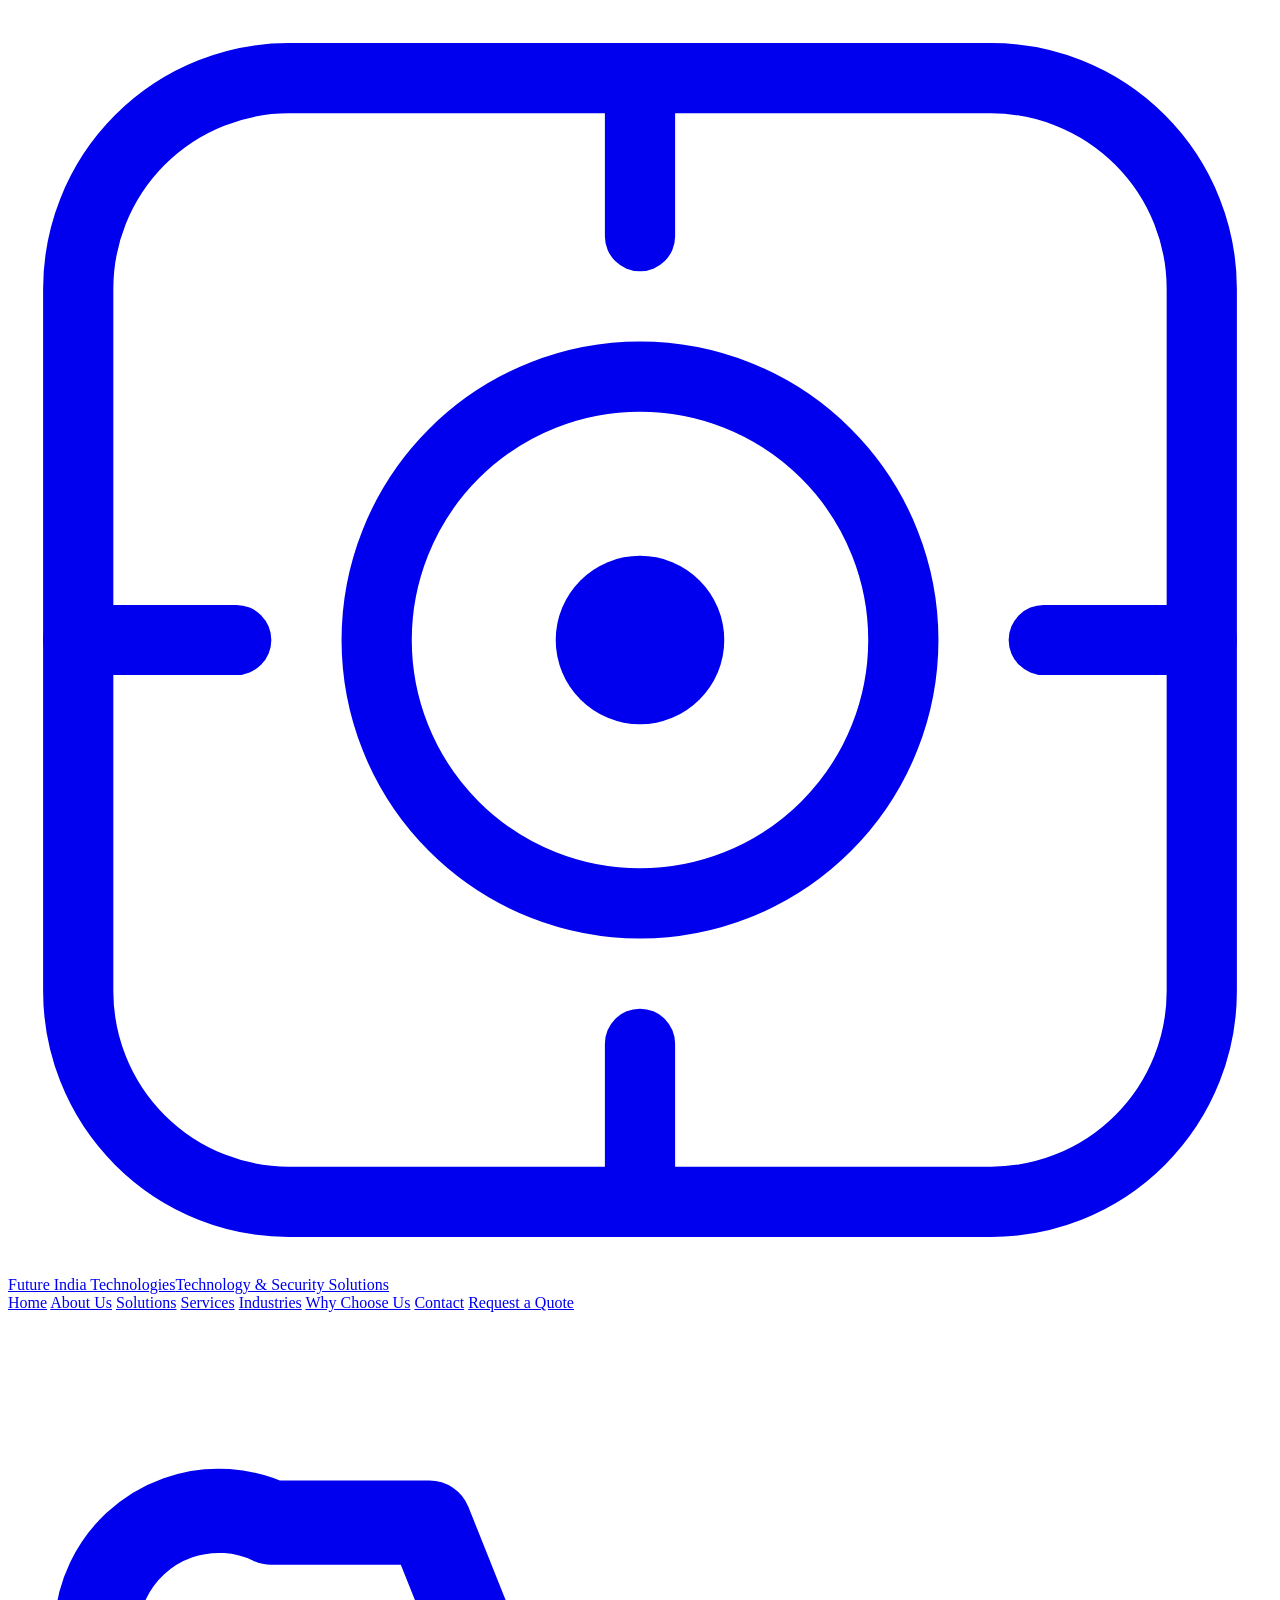
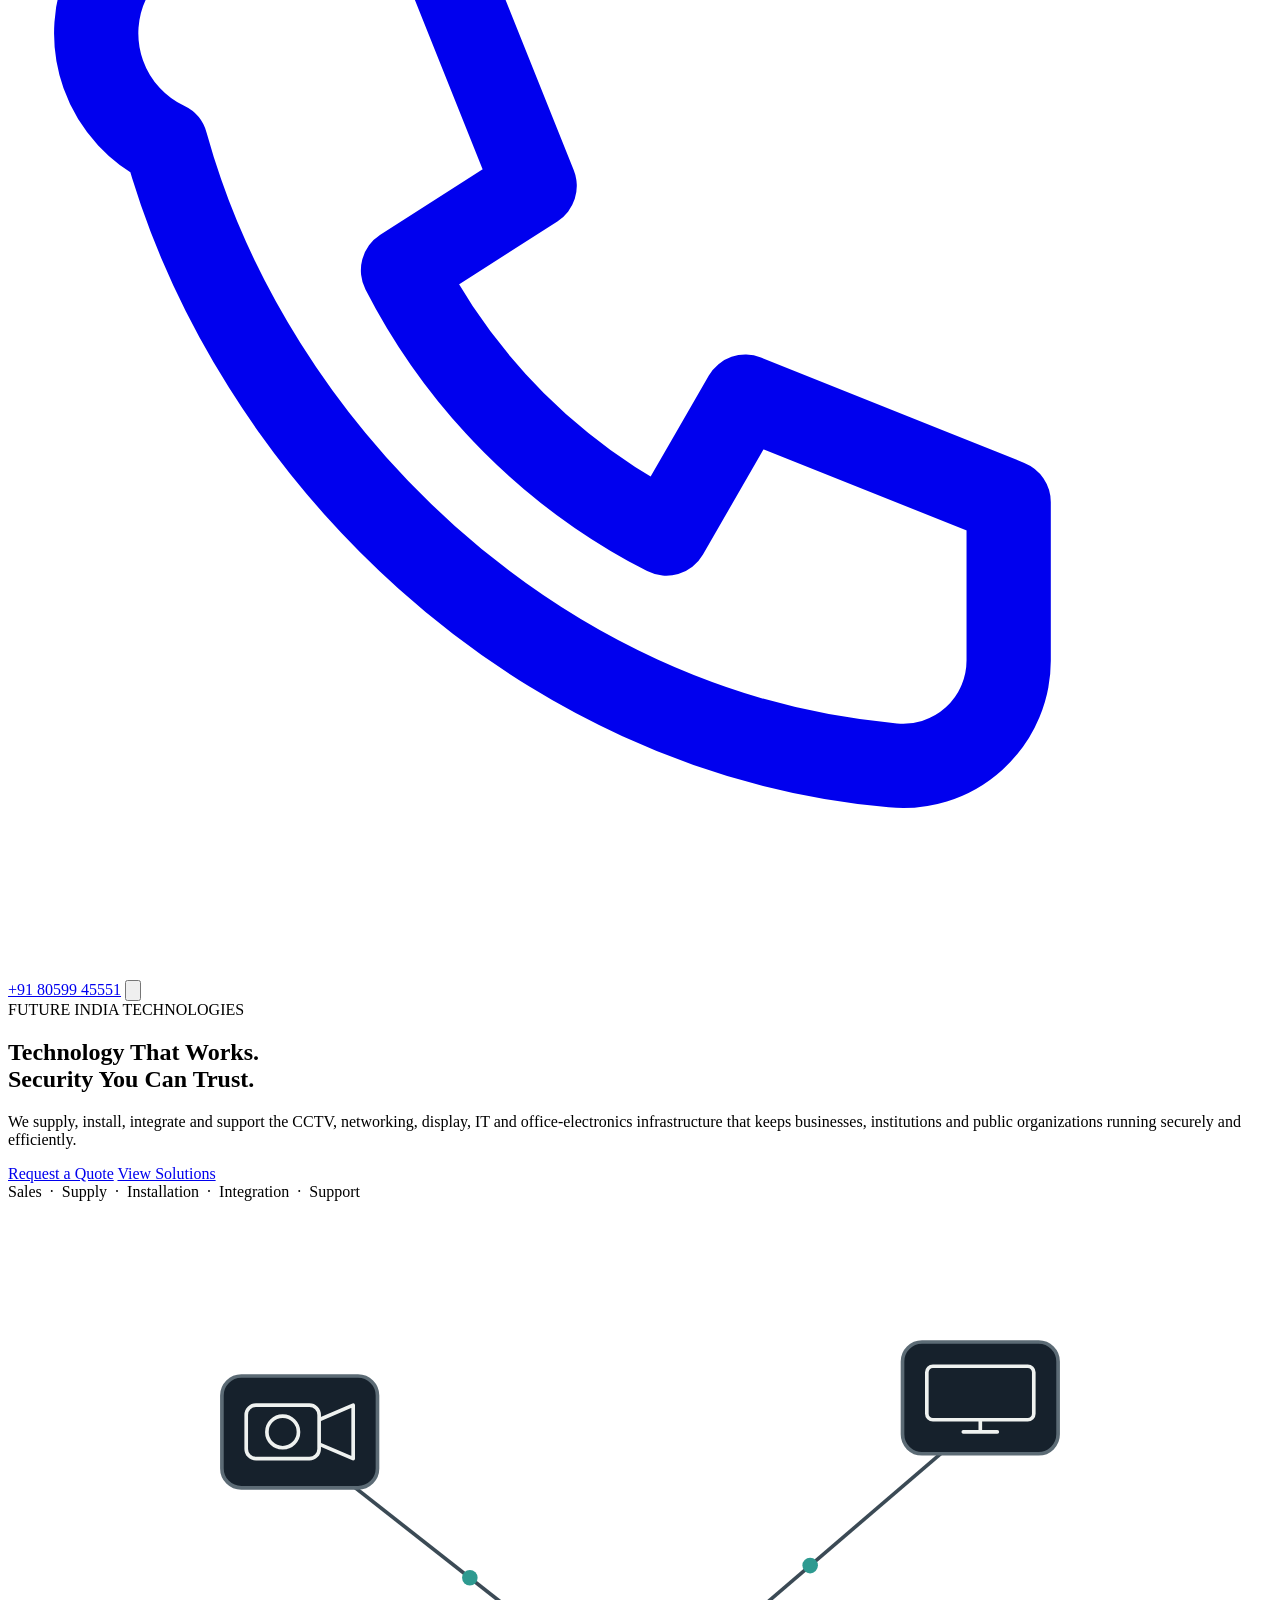
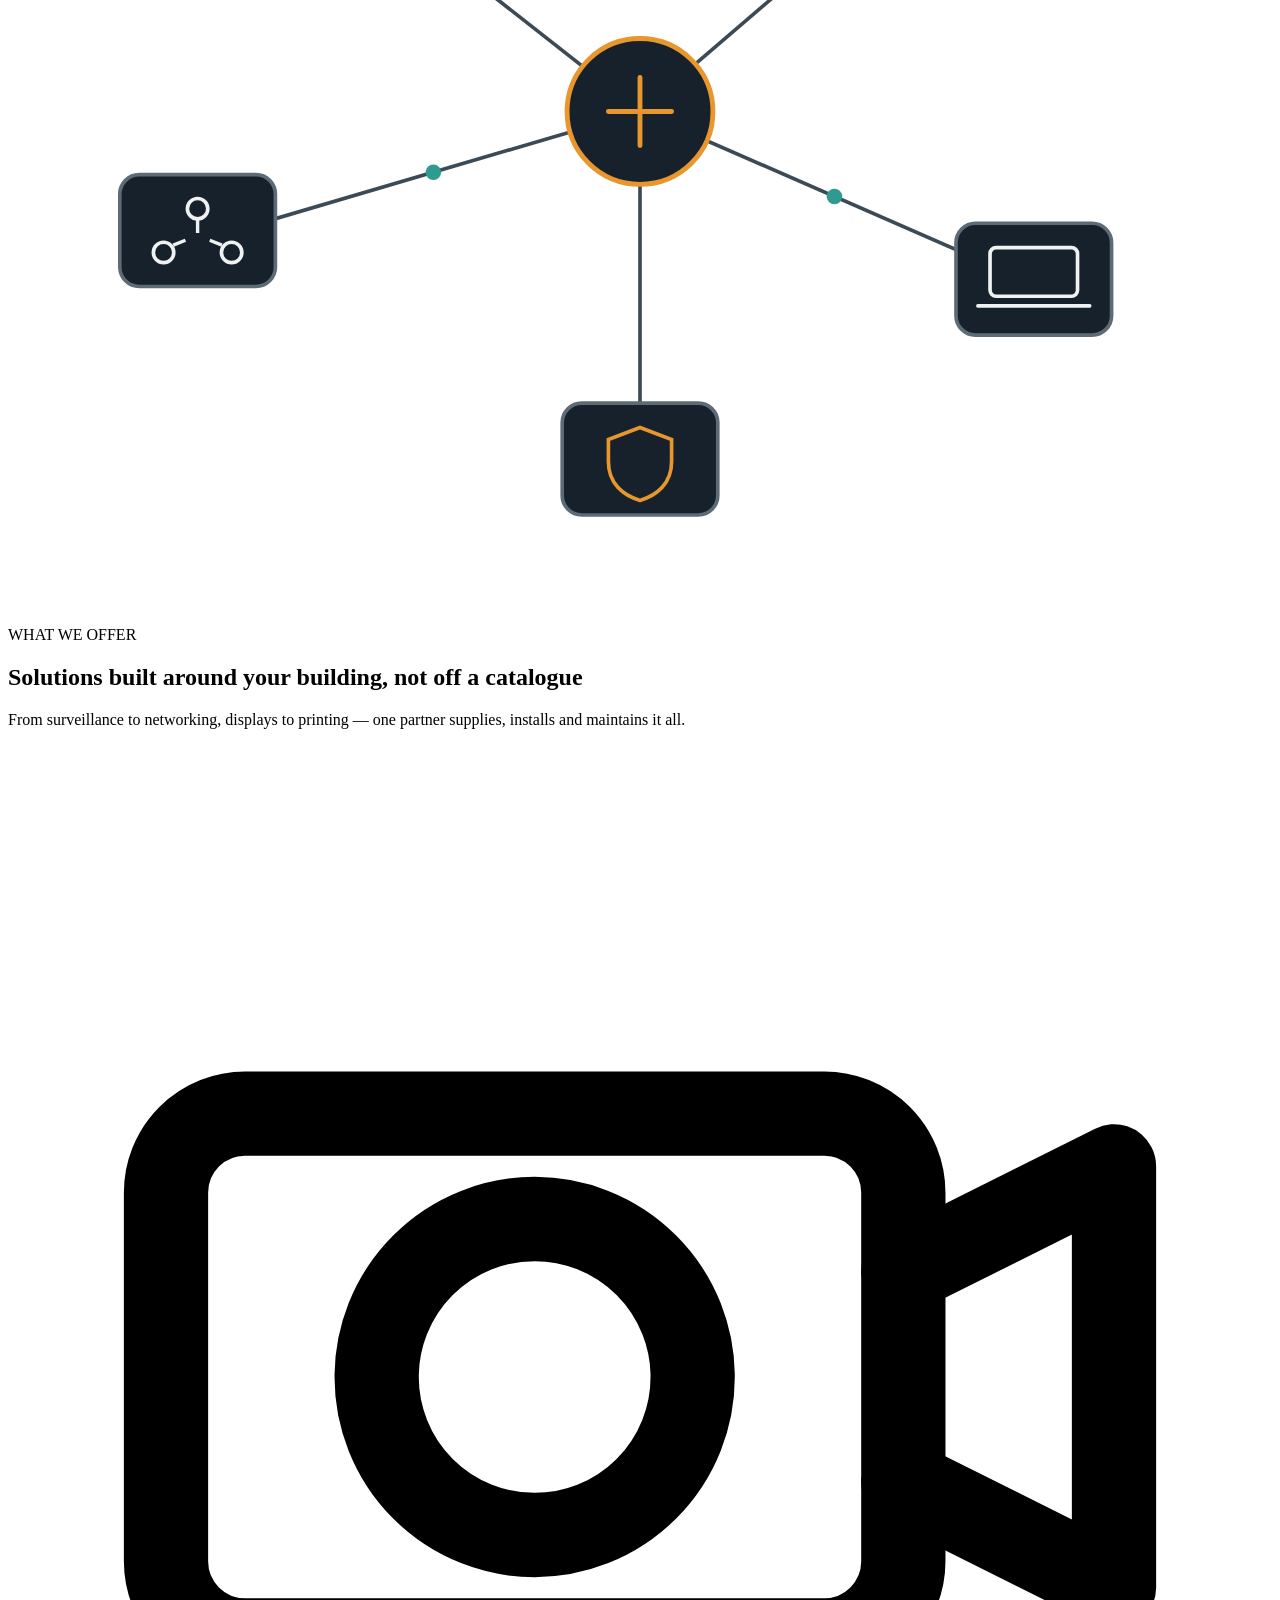
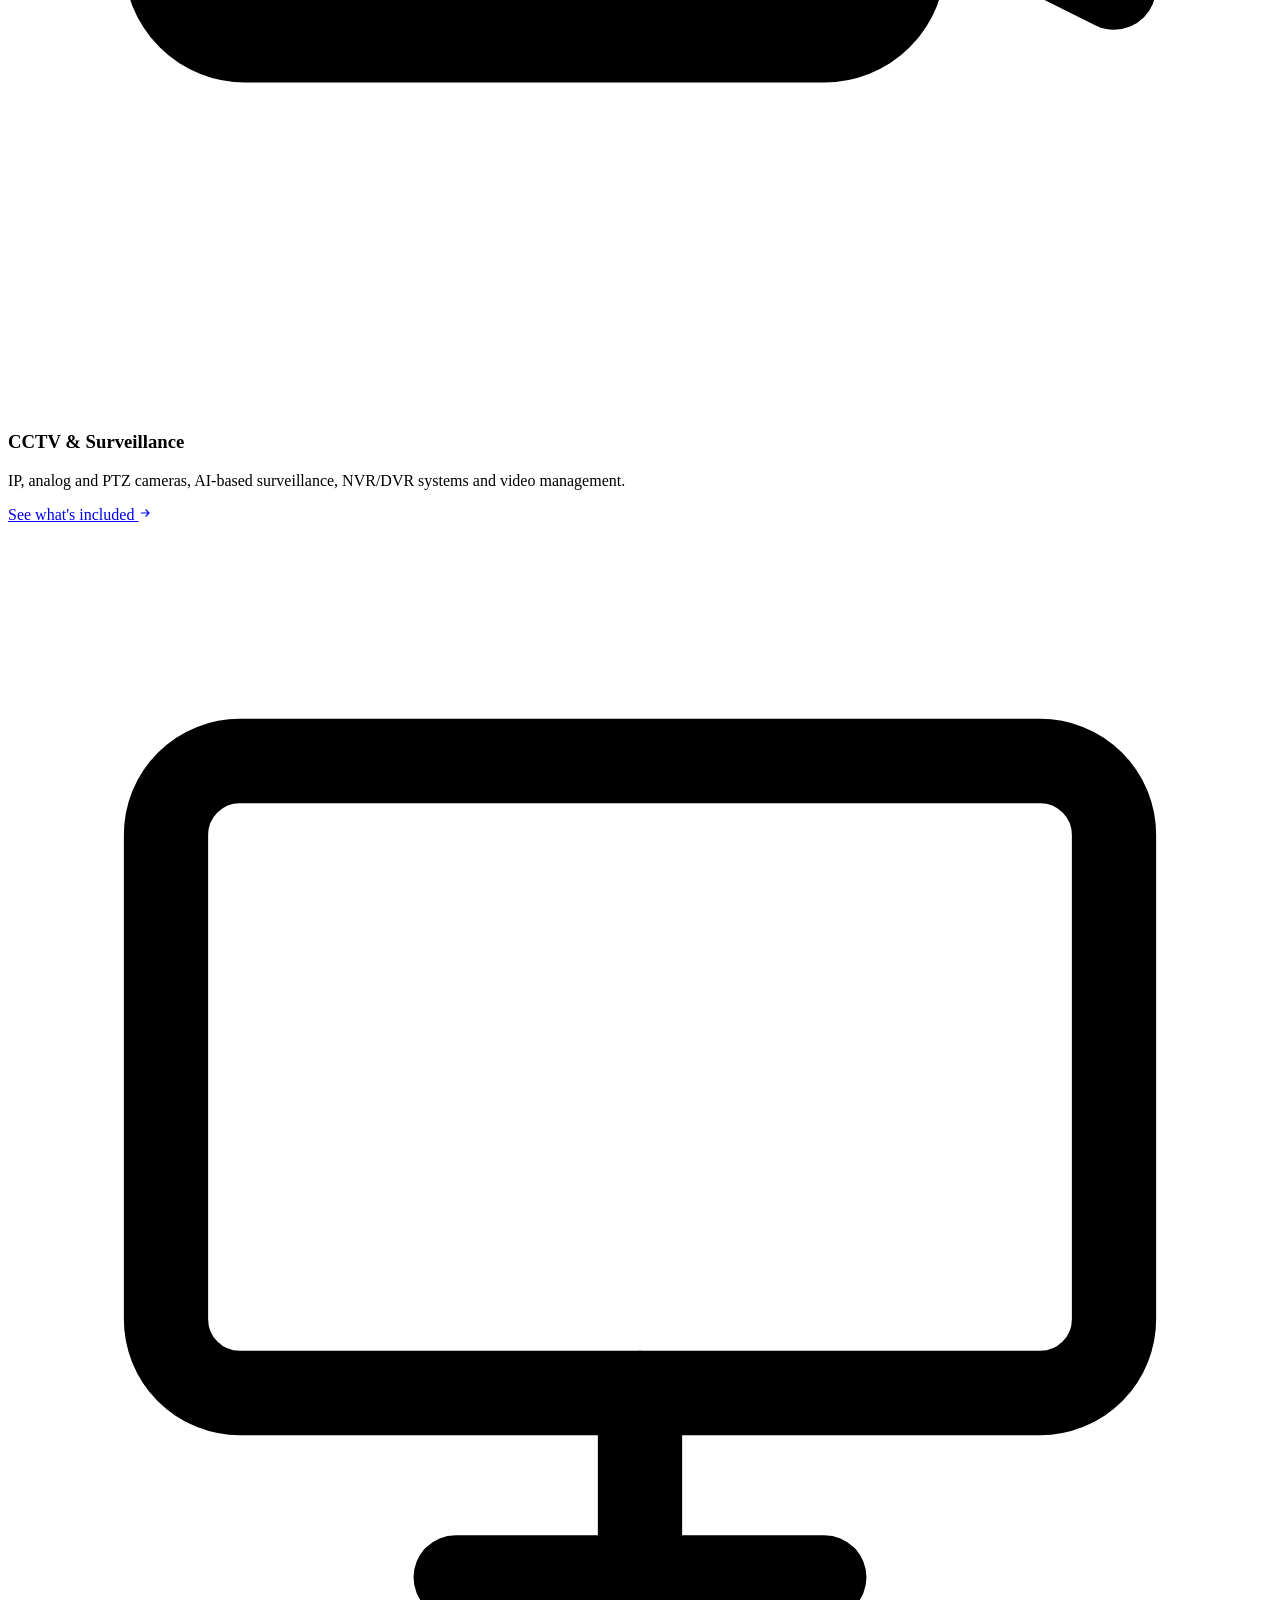
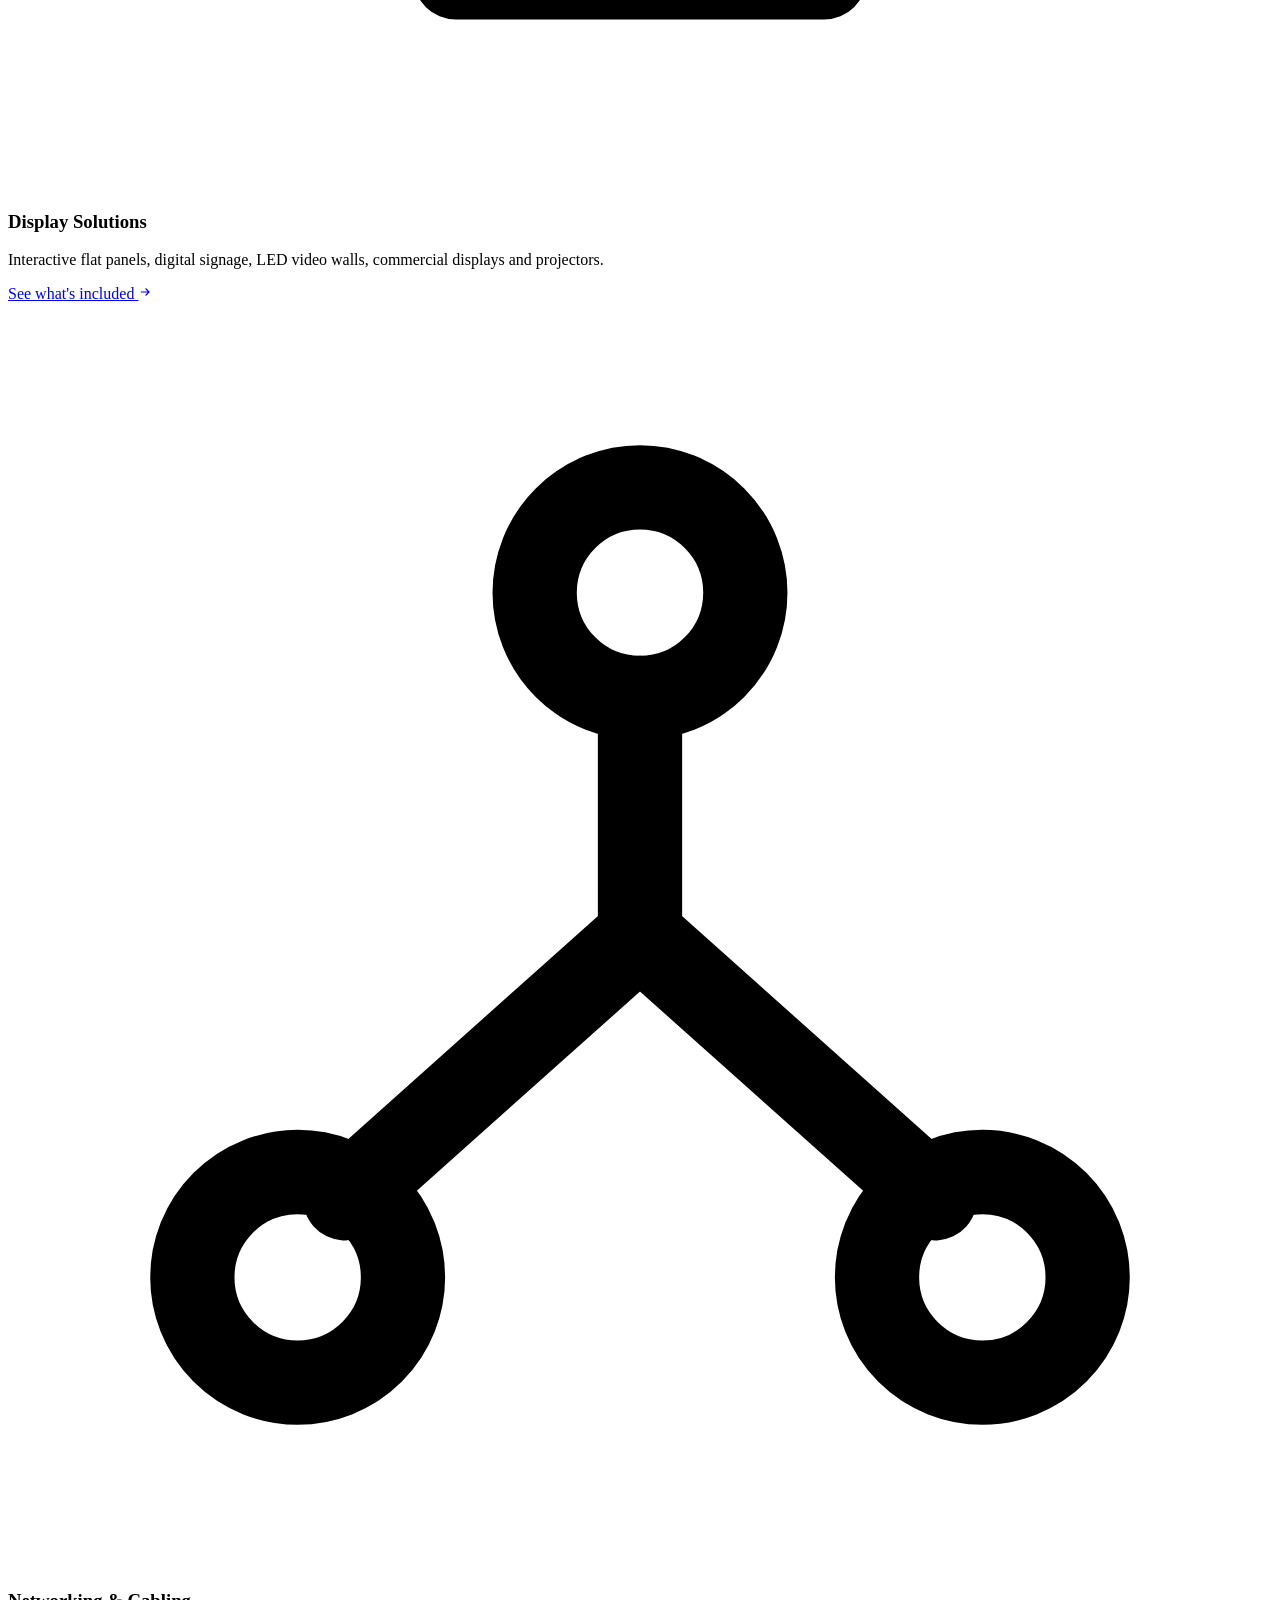
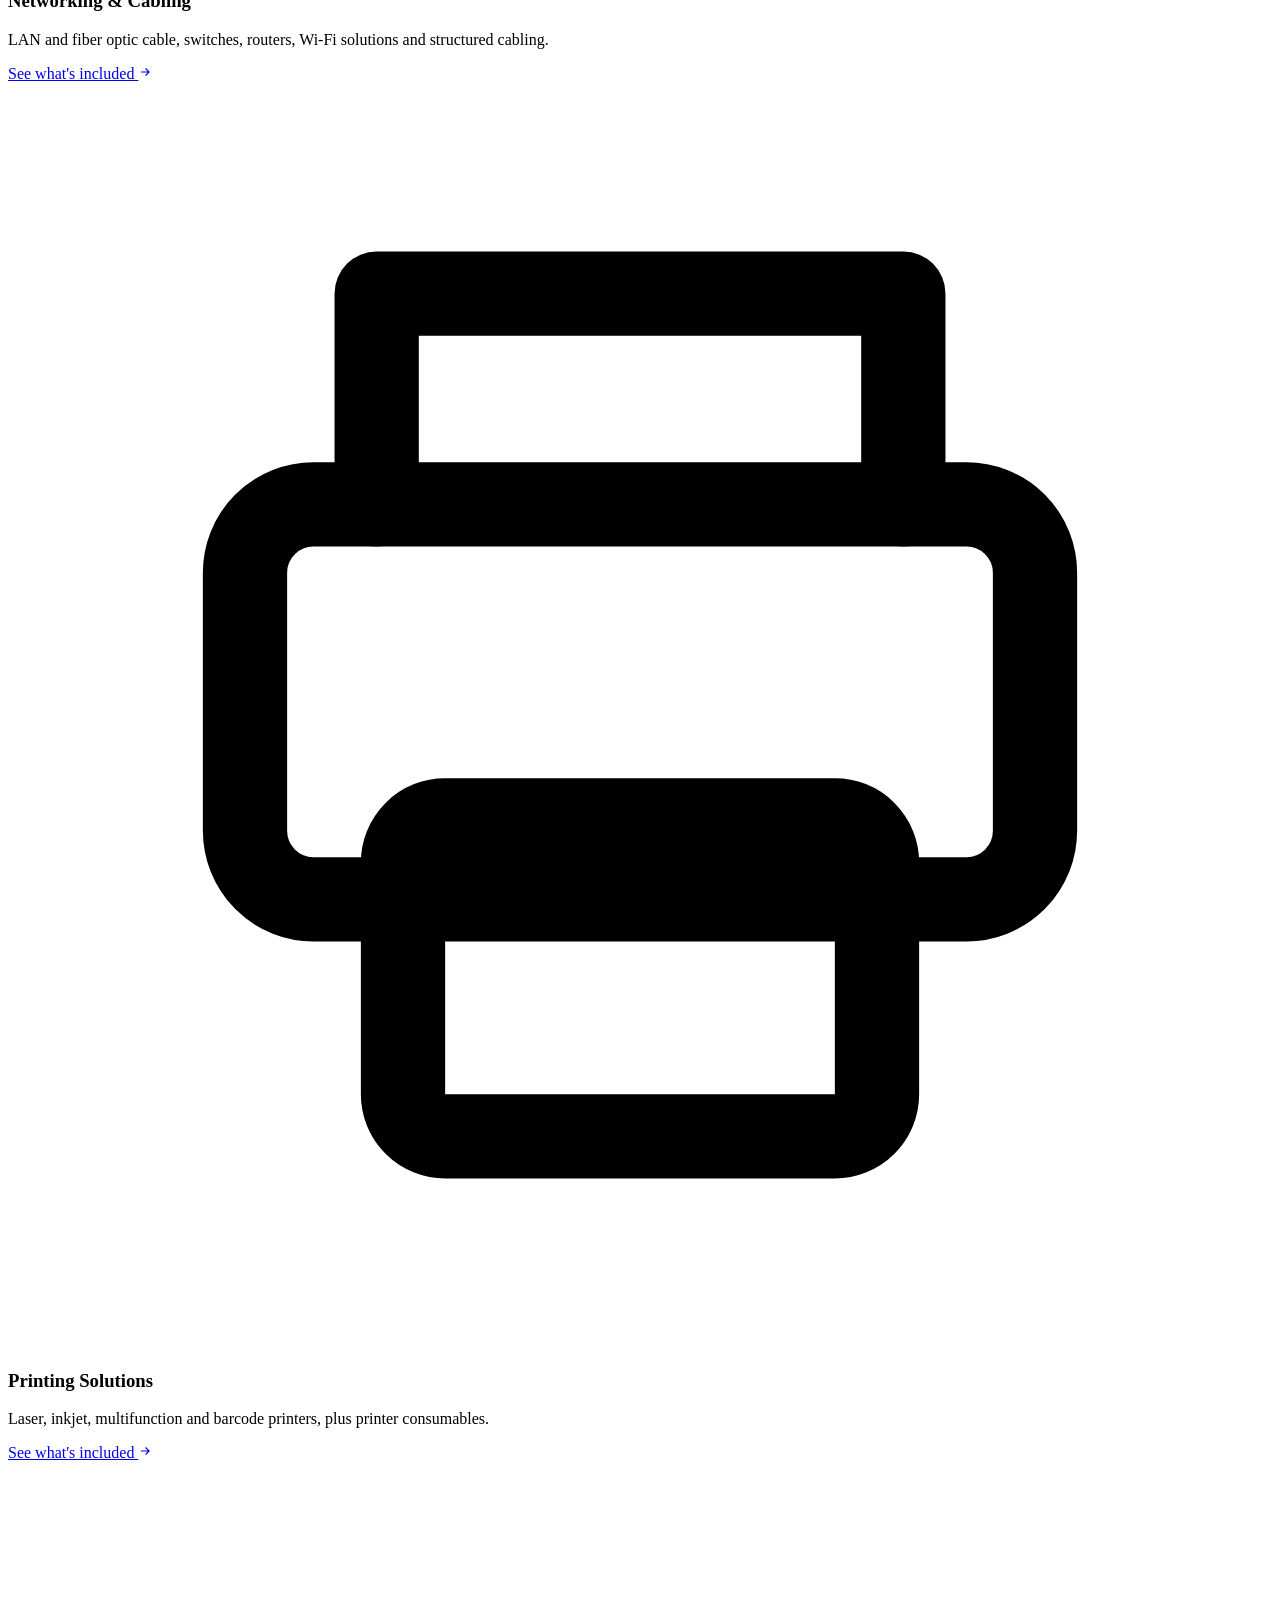
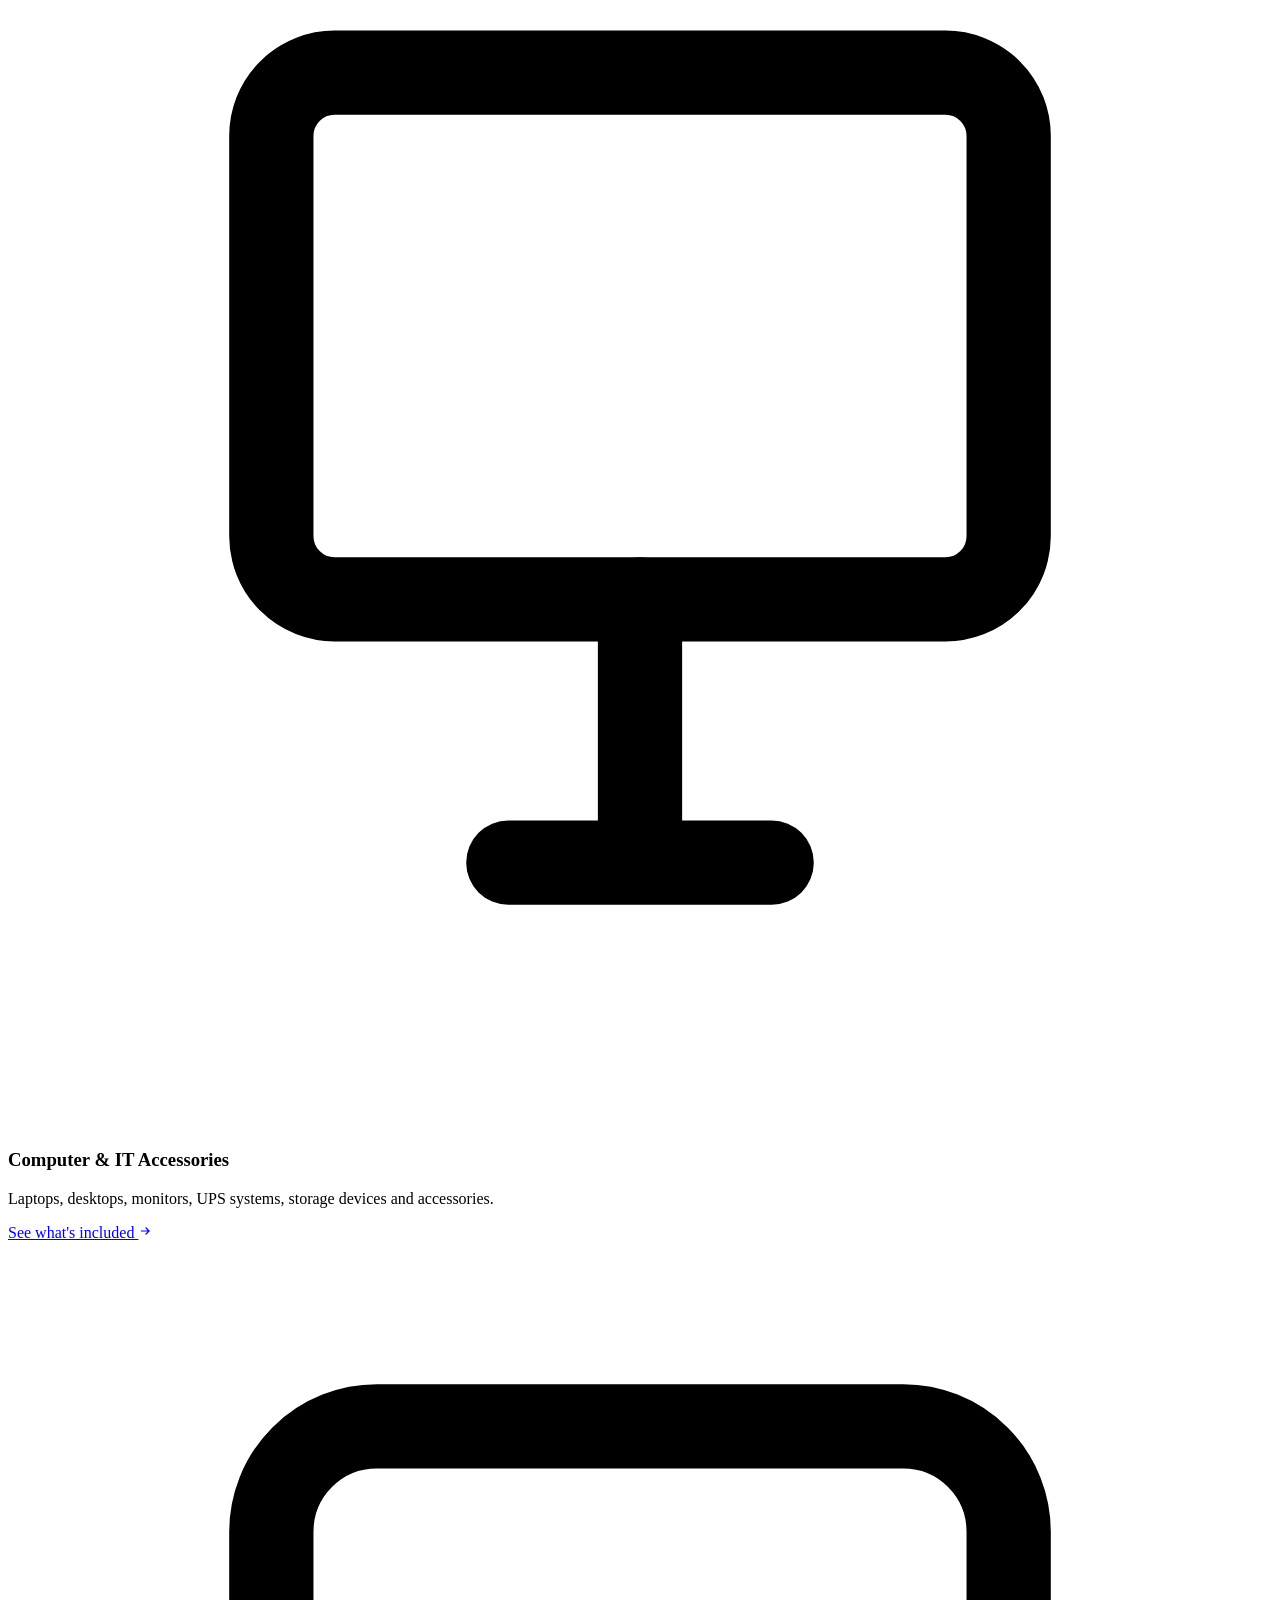
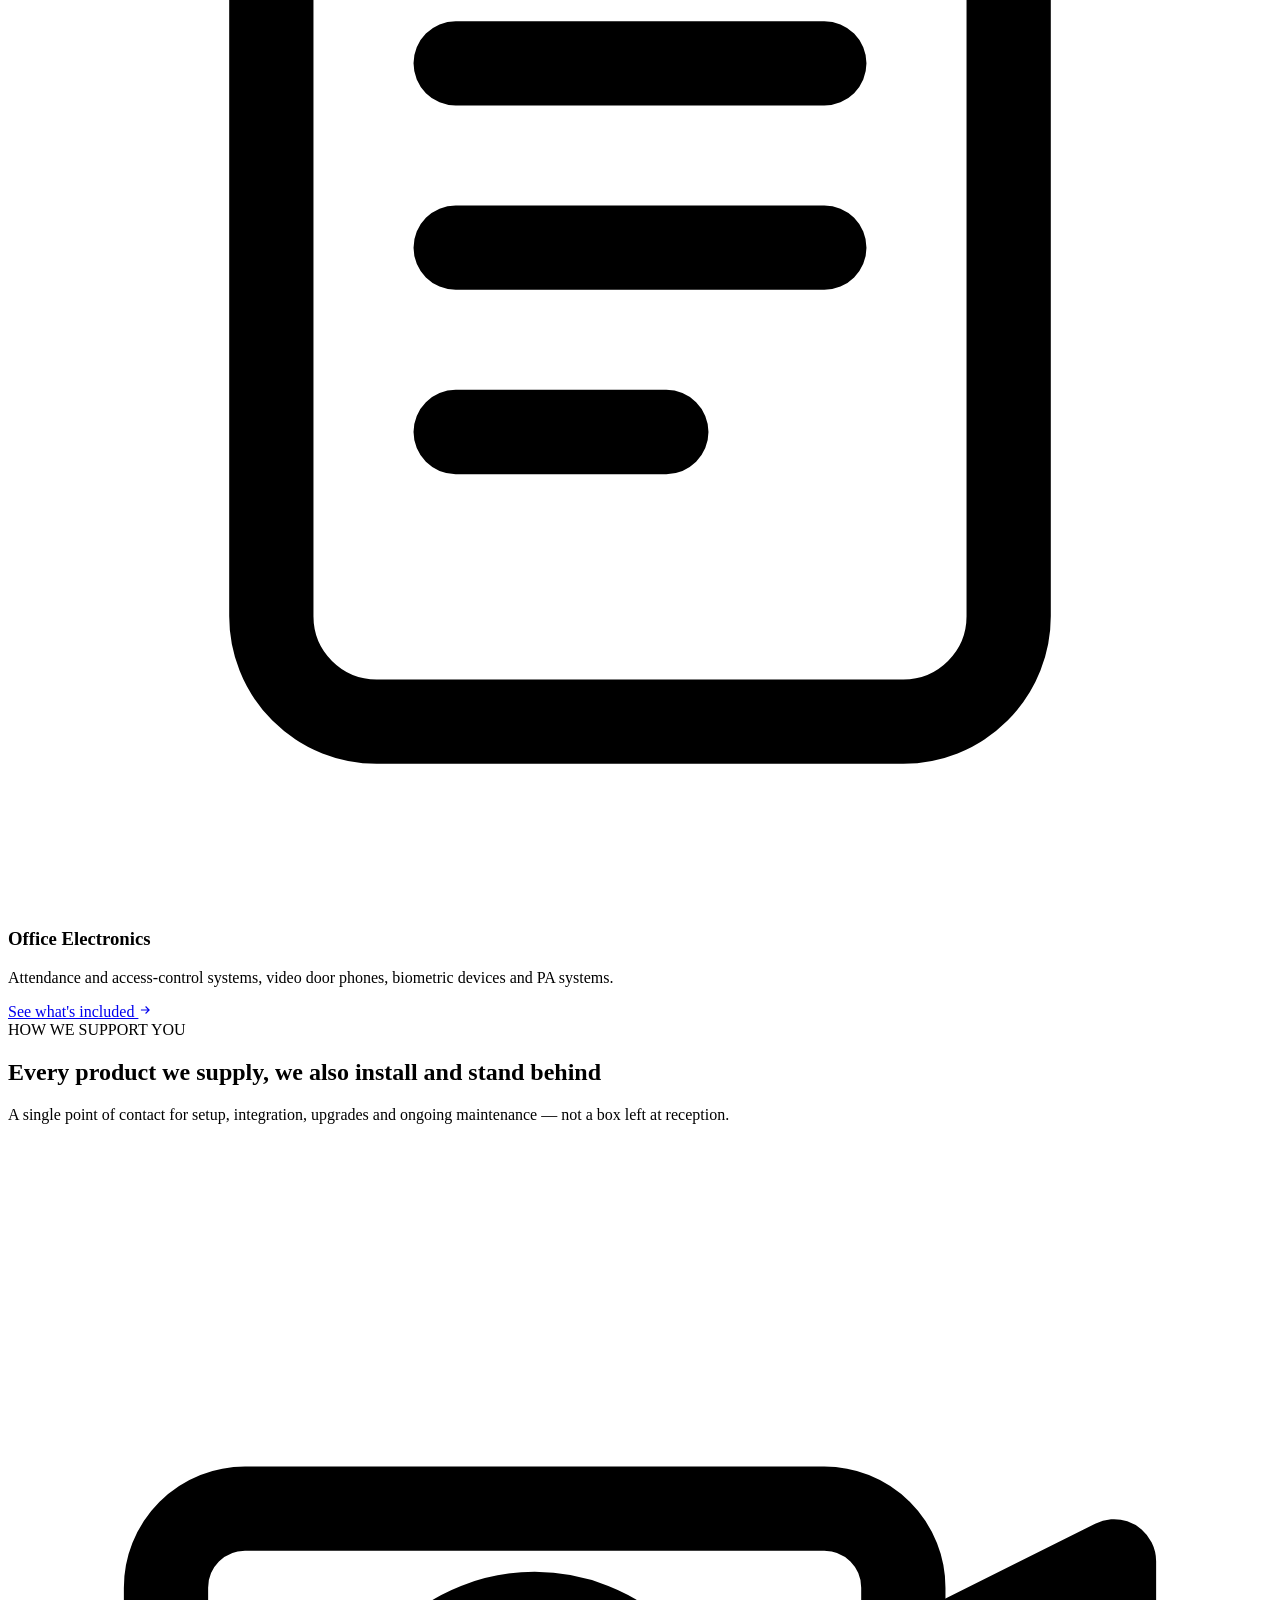
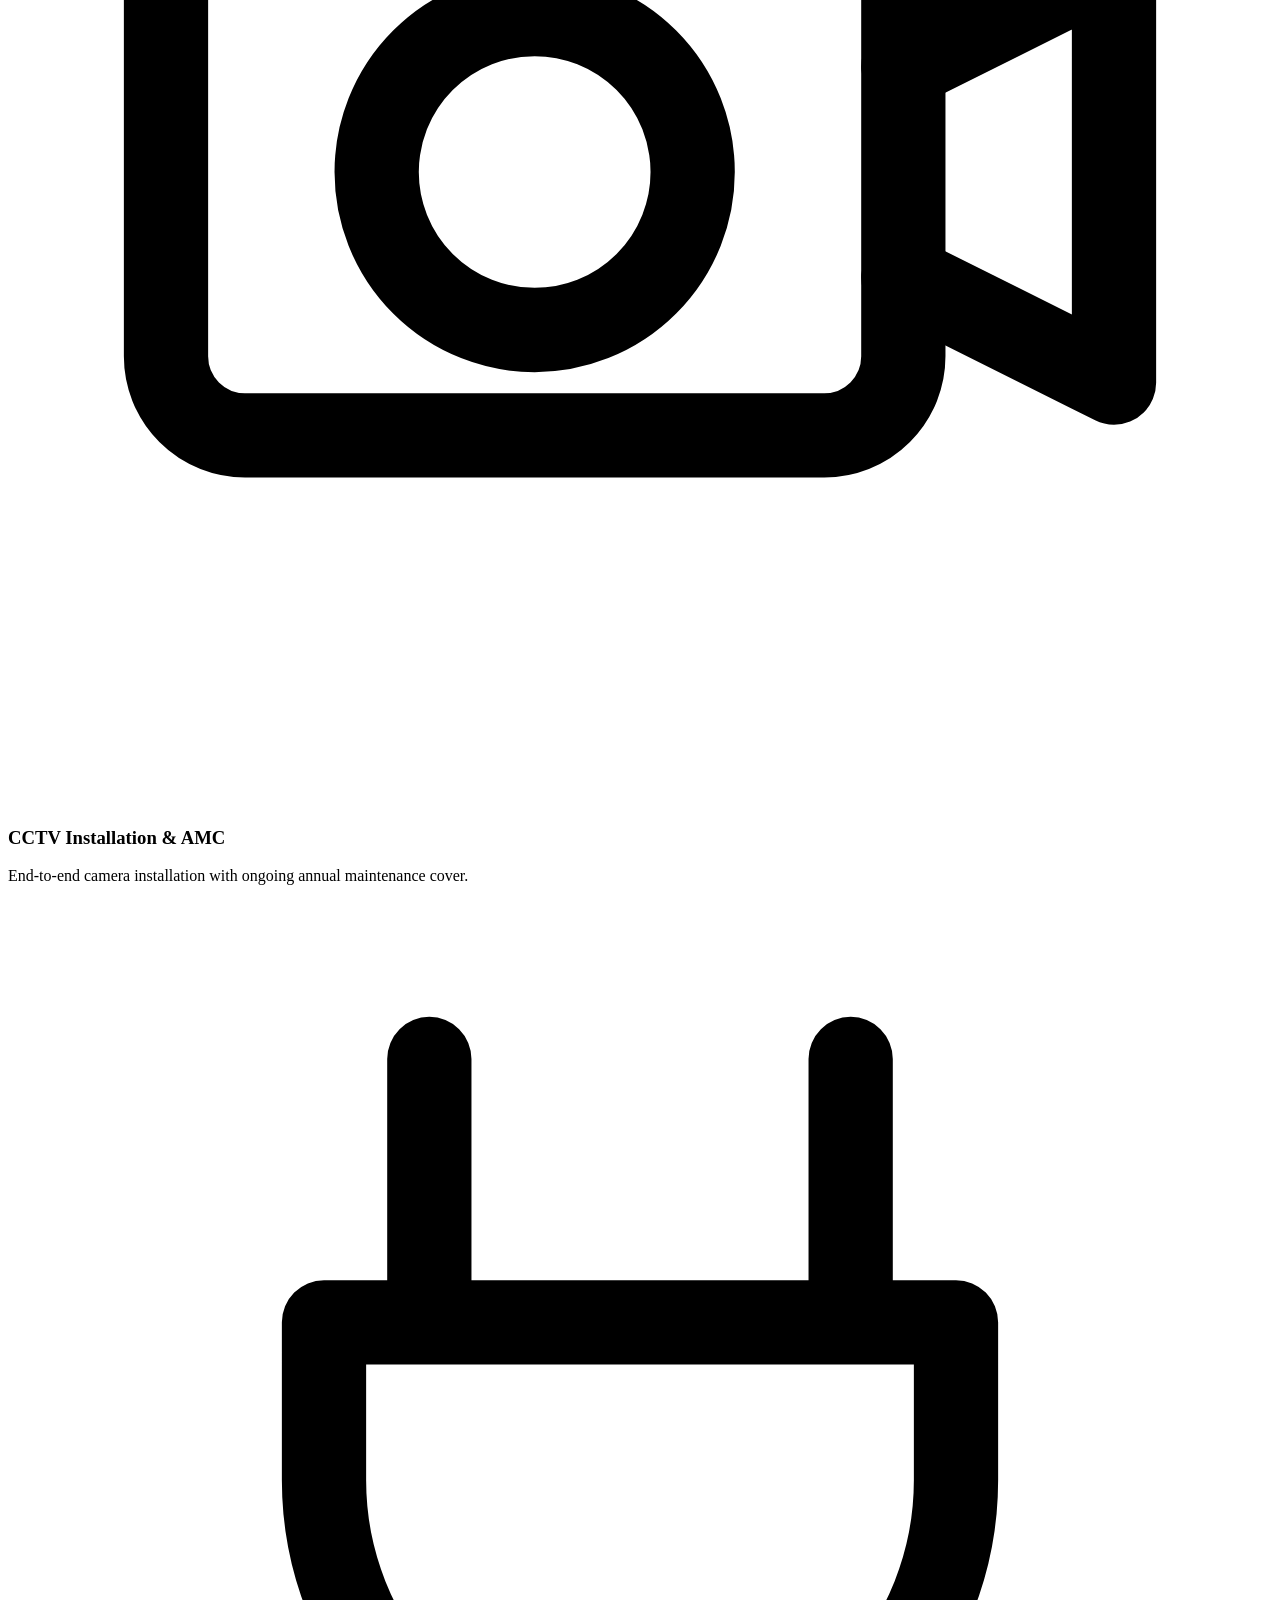
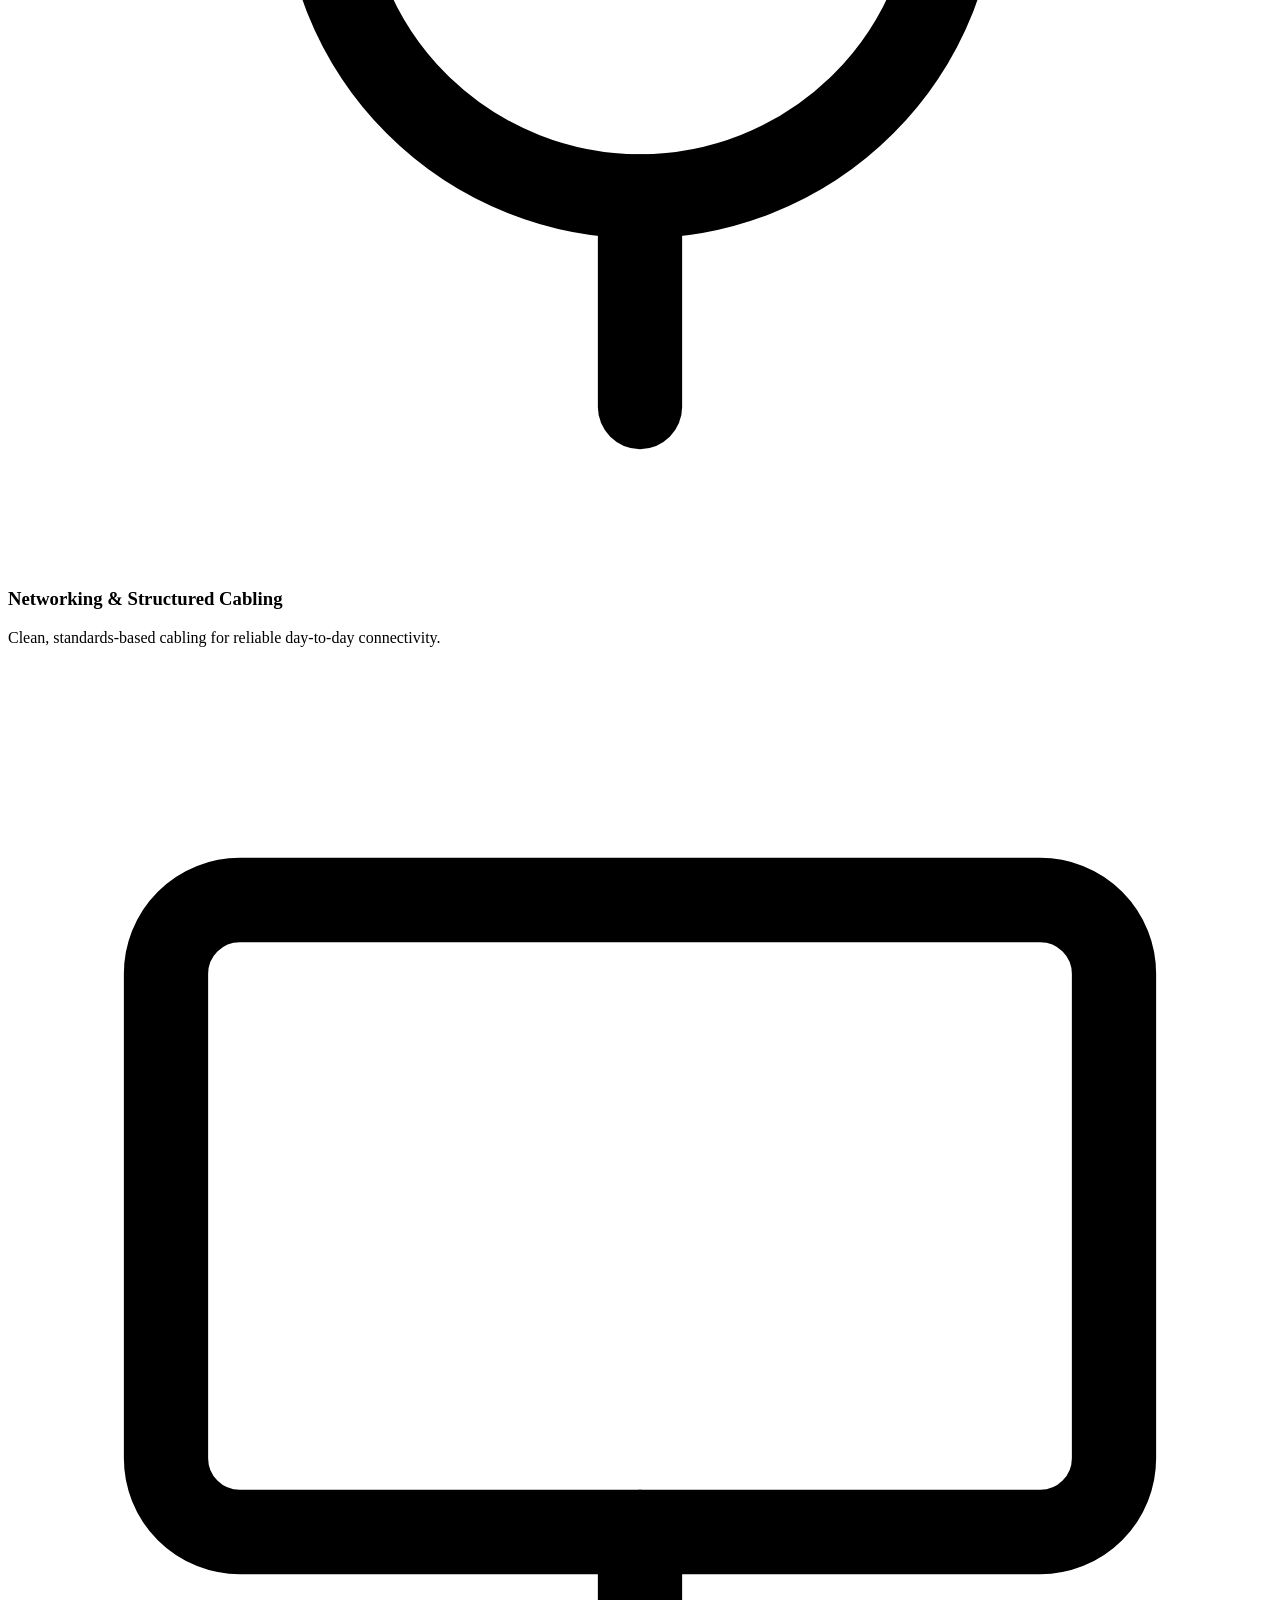
==== index.html @ 7caf8050 "Add files via upload" ====
<!DOCTYPE html>
<html lang="en">
<head>
<meta charset="UTF-8">
<meta name="viewport" content="width=device-width, initial-scale=1.0">
<title>Future India Technologies | Technology That Works. Security You Can Trust.</title>
<meta name="description" content="Future India Technologies supplies, installs, integrates and supports CCTV, networking, display, printing, IT and office-electronics infrastructure for businesses, institutions and government organizations.">
<link rel="icon" href="assets/graphics/favicon.svg" type="image/svg+xml">
<link rel="stylesheet" href="css/style.css">
</head>
<body>

<header class="site-header">
  <div class="container header-inner">
    <a href="index.html" class="brand">
      <svg class="brand-mark" viewBox="0 0 36 36" fill="none" style="color:var(--amber)"><rect x="2" y="2" width="32" height="32" rx="6" stroke="currentColor" stroke-width="2"/><circle cx="18" cy="18" r="7.5" stroke="currentColor" stroke-width="2"/><circle cx="18" cy="18" r="2.4" fill="currentColor"/><path d="M18 2V6.5M18 29.5V34M2 18H6.5M29.5 18H34" stroke="currentColor" stroke-width="2" stroke-linecap="round"/></svg>
      <span class="brand-word">Future India Technologies<span>Technology &amp; Security Solutions</span></span>
    </a>
    <nav class="primary-nav" id="primary-nav">
      <a href="index.html" class="is-active">Home</a>
      <a href="about.html">About Us</a>
      <a href="solutions.html">Solutions</a>
      <a href="services.html">Services</a>
      <a href="industries.html">Industries</a>
      <a href="why-choose-us.html">Why Choose Us</a>
      <a href="contact.html">Contact</a>
      <a href="contact.html#quote-form" class="btn btn-primary nav-cta">Request a Quote</a>
    </nav>
    <div class="header-actions">
      <a class="header-call" href="tel:+918059945551"><svg viewBox="0 0 24 24" fill="none" stroke="currentColor" stroke-width="1.6" stroke-linecap="round" stroke-linejoin="round"><path d="M5 4h3l2 5-2.5 1.6a11.5 11.5 0 0 0 5 5L14 13l5 2v3a2 2 0 0 1-2.2 2C10 19.4 4.6 14 3 8.2A2 2 0 0 1 5 4Z"/></svg>+91 80599 45551</a>
      <button class="nav-toggle" aria-label="Toggle menu" aria-expanded="false"><svg viewBox="0 0 24 24" fill="none" stroke="currentColor" stroke-width="1.8" stroke-linecap="round"><path d="M4 6h16M4 12h16M4 18h16"/></svg></button>
    </div>
  </div>
</header>

<main>

  <!-- HERO -->
  <section class="hero bg-graphite grid-canvas">
    <div class="container hero-grid">
      <div class="hero-copy">
        <span class="kicker">FUTURE INDIA TECHNOLOGIES</span>
        <h1>Technology That Works.<br>Security You Can Trust.</h1>
        <p class="lead">We supply, install, integrate and support the CCTV, networking, display, IT and office-electronics infrastructure that keeps businesses, institutions and public organizations running securely and efficiently.</p>
        <div class="btn-row">
          <a href="contact.html#quote-form" class="btn btn-primary">Request a Quote</a>
          <a href="solutions.html" class="btn btn-outline">View Solutions</a>
        </div>
        <div class="hero-strip"><span class="dot"></span>Sales &nbsp;·&nbsp; Supply &nbsp;·&nbsp; Installation &nbsp;·&nbsp; Integration &nbsp;·&nbsp; Support</div>
      </div>

      <div class="hero-diagram bracket-frame">
        <span class="bracket-bl"></span><span class="bracket-br"></span>
        <svg viewBox="0 0 520 420" fill="none" xmlns="http://www.w3.org/2000/svg" role="img" aria-label="Schematic diagram of connected devices representing an integrated technology and security network">
          <!-- connecting lines -->
          <g stroke="#3B4A55" stroke-width="1.5">
            <path d="M260 210 L120 100"/>
            <path d="M260 210 L400 90"/>
            <path d="M260 210 L90 260"/>
            <path d="M260 210 L420 280"/>
            <path d="M260 210 L260 350"/>
          </g>
          <!-- hub -->
          <circle cx="260" cy="210" r="30" fill="#16212C" stroke="#E8962E" stroke-width="2"/>
          <path d="M260 196v28M247 210h26" stroke="#E8962E" stroke-width="2" stroke-linecap="round"/>

          <!-- camera node -->
          <g transform="translate(88,72)">
            <rect x="0" y="0" width="64" height="46" rx="8" fill="#16212C" stroke="#5C6B75" stroke-width="1.5"/>
            <rect x="10" y="12" width="30" height="22" rx="4" stroke="#EFF2F0" stroke-width="1.5"/>
            <circle cx="25" cy="23" r="6.5" stroke="#EFF2F0" stroke-width="1.5"/>
            <path d="M40 18l14-6v22l-14-6" stroke="#EFF2F0" stroke-width="1.5" stroke-linejoin="round"/>
          </g>

          <!-- display node -->
          <g transform="translate(368,58)">
            <rect x="0" y="0" width="64" height="46" rx="8" fill="#16212C" stroke="#5C6B75" stroke-width="1.5"/>
            <rect x="10" y="10" width="44" height="22" rx="2.5" stroke="#EFF2F0" stroke-width="1.5"/>
            <path d="M25 37h14M32 32v5" stroke="#EFF2F0" stroke-width="1.5" stroke-linecap="round"/>
          </g>

          <!-- network node -->
          <g transform="translate(46,236)">
            <rect x="0" y="0" width="64" height="46" rx="8" fill="#16212C" stroke="#5C6B75" stroke-width="1.5"/>
            <circle cx="32" cy="14" r="4.2" stroke="#EFF2F0" stroke-width="1.5"/>
            <circle cx="18" cy="32" r="4.2" stroke="#EFF2F0" stroke-width="1.5"/>
            <circle cx="46" cy="32" r="4.2" stroke="#EFF2F0" stroke-width="1.5"/>
            <path d="M32 18v6M27 27l-5 2M37 27l5 2" stroke="#EFF2F0" stroke-width="1.4"/>
          </g>

          <!-- laptop / IT node -->
          <g transform="translate(390,256)">
            <rect x="0" y="0" width="64" height="46" rx="8" fill="#16212C" stroke="#5C6B75" stroke-width="1.5"/>
            <rect x="14" y="10" width="36" height="20" rx="2.5" stroke="#EFF2F0" stroke-width="1.5"/>
            <path d="M9 34h46" stroke="#EFF2F0" stroke-width="1.5" stroke-linecap="round"/>
          </g>

          <!-- shield node -->
          <g transform="translate(228,330)">
            <rect x="0" y="0" width="64" height="46" rx="8" fill="#16212C" stroke="#5C6B75" stroke-width="1.5"/>
            <path d="M32 10l13 5v9c0 9-6 14-13 16-7-2-13-7-13-16v-9l13-5Z" stroke="#E8962E" stroke-width="1.5"/>
          </g>

          <!-- pulse dots on the link lines -->
          <g class="diagram-pulse" fill="#2E9A90">
            <circle cx="190" cy="155" r="3.2"/>
            <circle cx="330" cy="150" r="3.2"/>
            <circle cx="175" cy="235" r="3.2"/>
            <circle cx="340" cy="245" r="3.2"/>
          </g>
        </svg>
      </div>
    </div>
  </section>

  <!-- SOLUTIONS PREVIEW -->
  <section class="section">
    <div class="container">
      <div class="section-head">
        <span class="eyebrow">WHAT WE OFFER</span>
        <h2>Solutions built around your building, not off a catalogue</h2>
        <p>From surveillance to networking, displays to printing — one partner supplies, installs and maintains it all.</p>
      </div>

      <div class="grid grid-3">
        <div class="card card-bracket">
          <div class="card-icon"><svg viewBox="0 0 24 24" fill="none" stroke="currentColor" stroke-width="1.6" stroke-linecap="round" stroke-linejoin="round"><rect x="3" y="7" width="14" height="10" rx="1.5"/><circle cx="10" cy="12" r="3"/><path d="M17 10l4-2v8l-4-2"/></svg></div>
          <h3>CCTV &amp; Surveillance</h3>
          <p>IP, analog and PTZ cameras, AI-based surveillance, NVR/DVR systems and video management.</p>
          <a href="solutions.html#cctv" class="card-link">See what's included <svg width="14" height="14" viewBox="0 0 24 24" fill="none" stroke="currentColor" stroke-width="2"><path d="M5 12h13M13 6l6 6-6 6"/></svg></a>
        </div>
        <div class="card card-bracket">
          <div class="card-icon"><svg viewBox="0 0 24 24" fill="none" stroke="currentColor" stroke-width="1.6" stroke-linecap="round" stroke-linejoin="round"><rect x="3" y="4.5" width="18" height="12" rx="1.4"/><path d="M8.5 20h7M12 16.5V20"/></svg></div>
          <h3>Display Solutions</h3>
          <p>Interactive flat panels, digital signage, LED video walls, commercial displays and projectors.</p>
          <a href="solutions.html#display" class="card-link">See what's included <svg width="14" height="14" viewBox="0 0 24 24" fill="none" stroke="currentColor" stroke-width="2"><path d="M5 12h13M13 6l6 6-6 6"/></svg></a>
        </div>
        <div class="card card-bracket">
          <div class="card-icon"><svg viewBox="0 0 24 24" fill="none" stroke="currentColor" stroke-width="1.6" stroke-linecap="round" stroke-linejoin="round"><circle cx="12" cy="5.5" r="2"/><circle cx="5.5" cy="18.5" r="2"/><circle cx="18.5" cy="18.5" r="2"/><path d="M12 7.5V12M12 12l-5.6 5M12 12l5.6 5"/></svg></div>
          <h3>Networking &amp; Cabling</h3>
          <p>LAN and fiber optic cable, switches, routers, Wi-Fi solutions and structured cabling.</p>
          <a href="solutions.html#networking" class="card-link">See what's included <svg width="14" height="14" viewBox="0 0 24 24" fill="none" stroke="currentColor" stroke-width="2"><path d="M5 12h13M13 6l6 6-6 6"/></svg></a>
        </div>
        <div class="card card-bracket">
          <div class="card-icon"><svg viewBox="0 0 24 24" fill="none" stroke="currentColor" stroke-width="1.6" stroke-linecap="round" stroke-linejoin="round"><path d="M7 8V4h10v4"/><rect x="4.5" y="8" width="15" height="7.5" rx="1.3"/><rect x="7.5" y="14" width="9" height="6" rx=".8"/></svg></div>
          <h3>Printing Solutions</h3>
          <p>Laser, inkjet, multifunction and barcode printers, plus printer consumables.</p>
          <a href="solutions.html#printing" class="card-link">See what's included <svg width="14" height="14" viewBox="0 0 24 24" fill="none" stroke="currentColor" stroke-width="2"><path d="M5 12h13M13 6l6 6-6 6"/></svg></a>
        </div>
        <div class="card card-bracket">
          <div class="card-icon"><svg viewBox="0 0 24 24" fill="none" stroke="currentColor" stroke-width="1.6" stroke-linecap="round" stroke-linejoin="round"><rect x="5" y="4" width="14" height="10" rx="1.2"/><path d="M9.5 19h5M12 14v5"/></svg></div>
          <h3>Computer &amp; IT Accessories</h3>
          <p>Laptops, desktops, monitors, UPS systems, storage devices and accessories.</p>
          <a href="solutions.html#computers" class="card-link">See what's included <svg width="14" height="14" viewBox="0 0 24 24" fill="none" stroke="currentColor" stroke-width="2"><path d="M5 12h13M13 6l6 6-6 6"/></svg></a>
        </div>
        <div class="card card-bracket">
          <div class="card-icon"><svg viewBox="0 0 24 24" fill="none" stroke="currentColor" stroke-width="1.6" stroke-linecap="round" stroke-linejoin="round"><rect x="5" y="3.5" width="14" height="17" rx="2"/><path d="M8.5 8h7M8.5 11.5h7M8.5 15h4"/></svg></div>
          <h3>Office Electronics</h3>
          <p>Attendance and access-control systems, video door phones, biometric devices and PA systems.</p>
          <a href="solutions.html#office" class="card-link">See what's included <svg width="14" height="14" viewBox="0 0 24 24" fill="none" stroke="currentColor" stroke-width="2"><path d="M5 12h13M13 6l6 6-6 6"/></svg></a>
        </div>
      </div>
    </div>
  </section>

  <!-- SERVICES PREVIEW -->
  <section class="section bg-ink">
    <div class="container">
      <div class="section-head">
        <span class="eyebrow">HOW WE SUPPORT YOU</span>
        <h2>Every product we supply, we also install and stand behind</h2>
        <p>A single point of contact for setup, integration, upgrades and ongoing maintenance — not a box left at reception.</p>
      </div>
      <div class="grid grid-3">
        <div class="card card-bracket">
          <div class="card-icon"><svg viewBox="0 0 24 24" fill="none" stroke="currentColor" stroke-width="1.6" stroke-linecap="round" stroke-linejoin="round"><rect x="3" y="7" width="14" height="10" rx="1.5"/><circle cx="10" cy="12" r="3"/><path d="M17 10l4-2v8l-4-2"/></svg></div>
          <h3>CCTV Installation &amp; AMC</h3>
          <p>End-to-end camera installation with ongoing annual maintenance cover.</p>
        </div>
        <div class="card card-bracket">
          <div class="card-icon"><svg viewBox="0 0 24 24" fill="none" stroke="currentColor" stroke-width="1.6" stroke-linecap="round" stroke-linejoin="round"><path d="M8 3v5M16 3v5M6 8h12v3a6 6 0 0 1-12 0V8Z"/><path d="M12 17v4"/></svg></div>
          <h3>Networking &amp; Structured Cabling</h3>
          <p>Clean, standards-based cabling for reliable day-to-day connectivity.</p>
        </div>
        <div class="card card-bracket">
          <div class="card-icon"><svg viewBox="0 0 24 24" fill="none" stroke="currentColor" stroke-width="1.6" stroke-linecap="round" stroke-linejoin="round"><rect x="3" y="4.5" width="18" height="12" rx="1.4"/><path d="M8.5 20h7M12 16.5V20"/></svg></div>
          <h3>Display &amp; Video Wall Installation</h3>
          <p>Mounting, calibration and integration of panels, signage and video walls.</p>
        </div>
        <div class="card card-bracket">
          <div class="card-icon"><svg viewBox="0 0 24 24" fill="none" stroke="currentColor" stroke-width="1.6" stroke-linecap="round" stroke-linejoin="round"><path d="M7 8V4h10v4"/><rect x="4.5" y="8" width="15" height="7.5" rx="1.3"/><rect x="7.5" y="14" width="9" height="6" rx=".8"/></svg></div>
          <h3>Printer Installation &amp; Maintenance</h3>
          <p>Setup and upkeep for laser, inkjet, MFP and barcode printers.</p>
        </div>
        <div class="card card-bracket">
          <div class="card-icon"><svg viewBox="0 0 24 24" fill="none" stroke="currentColor" stroke-width="1.6" stroke-linecap="round" stroke-linejoin="round"><circle cx="12" cy="12" r="3"/><path d="M12 3v2.2M12 18.8V21M21 12h-2.2M5.2 12H3M18.4 5.6l-1.5 1.5M7.1 16.9l-1.5 1.5M18.4 18.4l-1.5-1.5M7.1 7.1 5.6 5.6"/></svg></div>
          <h3>Corporate IT Infrastructure Setup</h3>
          <p>Foundational IT infrastructure planned around how your teams work.</p>
        </div>
        <div class="card card-bracket">
          <div class="card-icon"><svg viewBox="0 0 24 24" fill="none" stroke="currentColor" stroke-width="1.6" stroke-linecap="round" stroke-linejoin="round"><rect x="6" y="4" width="12" height="17" rx="1.6"/><path d="M9 3.5h6v2H9z"/><path d="M9 12l2 2 4-4.4"/></svg></div>
          <h3>Annual Maintenance Contracts</h3>
          <p>Scheduled coverage that keeps installed systems running as intended.</p>
        </div>
        <div class="card card-bracket">
          <div class="card-icon"><svg viewBox="0 0 24 24" fill="none" stroke="currentColor" stroke-width="1.6" stroke-linecap="round" stroke-linejoin="round"><path d="M12 3l7 3v6c0 5-3 8-7 9-4-1-7-4-7-9V6l7-3Z"/><path d="M9 12.2l2 2 4-4.2"/></svg></div>
          <h3>Preventive Maintenance</h3>
          <p>Scheduled checks that catch issues before they become downtime.</p>
        </div>
        <div class="card card-bracket">
          <div class="card-icon"><svg viewBox="0 0 24 24" fill="none" stroke="currentColor" stroke-width="1.6" stroke-linecap="round" stroke-linejoin="round"><path d="M4 13v-1a8 8 0 0 1 16 0v1"/><rect x="3" y="13" width="4" height="6" rx="1.4"/><rect x="17" y="13" width="4" height="6" rx="1.4"/><path d="M20 19a3 3 0 0 1-3 3h-2"/></svg></div>
          <h3>On-site Technical Support</h3>
          <p>Engineers who come to you when a system needs hands-on attention.</p>
        </div>
        <div class="card card-bracket">
          <div class="card-icon"><svg viewBox="0 0 24 24" fill="none" stroke="currentColor" stroke-width="1.6" stroke-linecap="round" stroke-linejoin="round"><circle cx="12" cy="12" r="9"/><path d="M12 16V8M8.5 11.3 12 7.8l3.5 3.5"/></svg></div>
          <h3>System Upgrades &amp; Integration</h3>
          <p>Bringing new equipment into your existing setup without disruption.</p>
        </div>
      </div>
    </div>
  </section>

  <!-- INDUSTRIES PREVIEW -->
  <section class="section">
    <div class="container">
      <div class="section-head">
        <span class="eyebrow">WHO WE SERVE</span>
        <h2>Across sectors, on-site and dependable</h2>
        <p>Corporate offices, institutions, industry and public organizations — the same standard of installation and support throughout.</p>
      </div>
      <div class="industry-grid">
        <div class="industry-chip"><svg viewBox="0 0 24 24" fill="none" stroke="currentColor" stroke-width="1.6" stroke-linecap="round" stroke-linejoin="round"><rect x="5" y="3" width="14" height="18" rx="1"/><path d="M9 7h1.4M13.6 7H15M9 11h1.4M13.6 11H15M9 15h1.4M13.6 15H15"/></svg><span>Corporate Offices</span></div>
        <div class="industry-chip"><svg viewBox="0 0 24 24" fill="none" stroke="currentColor" stroke-width="1.6" stroke-linecap="round" stroke-linejoin="round"><path d="M2 9l10-4 10 4-10 4-10-4Z"/><path d="M6 11v4c0 1.7 2.7 3 6 3s6-1.3 6-3v-4"/><path d="M22 9v5"/></svg><span>Educational Institutions</span></div>
        <div class="industry-chip"><svg viewBox="0 0 24 24" fill="none" stroke="currentColor" stroke-width="1.6" stroke-linecap="round" stroke-linejoin="round"><path d="M3 21V11l5 3.2V11l5 3.2V11l6-3.5V21H3Z"/><path d="M3 21h18"/></svg><span>Manufacturing Industries</span></div>
        <div class="industry-chip"><svg viewBox="0 0 24 24" fill="none" stroke="currentColor" stroke-width="1.6" stroke-linecap="round" stroke-linejoin="round"><rect x="4" y="4" width="16" height="16" rx="2"/><path d="M12 8v8M8 12h8"/></svg><span>Hospitals</span></div>
        <div class="industry-chip"><svg viewBox="0 0 24 24" fill="none" stroke="currentColor" stroke-width="1.6" stroke-linecap="round" stroke-linejoin="round"><path d="M3 20V9l9-5 9 5v11"/><path d="M7 20v-6h10v6"/></svg><span>Hotels</span></div>
        <div class="industry-chip"><svg viewBox="0 0 24 24" fill="none" stroke="currentColor" stroke-width="1.6" stroke-linecap="round" stroke-linejoin="round"><path d="M4 9V5h16v4"/><path d="M4 9a2 2 0 0 0 4 0 2 2 0 0 0 4 0 2 2 0 0 0 4 0 2 2 0 0 0 4 0"/><path d="M5.5 9V20h13V9"/></svg><span>Retail Stores</span></div>
        <div class="industry-chip"><svg viewBox="0 0 24 24" fill="none" stroke="currentColor" stroke-width="1.6" stroke-linecap="round" stroke-linejoin="round"><path d="M3 21V10l9-5 9 5v11"/><path d="M9 21v-7h6v7"/></svg><span>Warehouses</span></div>
        <div class="industry-chip"><svg viewBox="0 0 24 24" fill="none" stroke="currentColor" stroke-width="1.6" stroke-linecap="round" stroke-linejoin="round"><path d="M3 10l9-6 9 6"/><path d="M5 10v9M9 10v9M15 10v9M19 10v9"/><path d="M3 21h18"/></svg><span>Banks &amp; Financial Institutions</span></div>
        <div class="industry-chip"><svg viewBox="0 0 24 24" fill="none" stroke="currentColor" stroke-width="1.6" stroke-linecap="round" stroke-linejoin="round"><path d="M4 21h16M5 21V10M19 21V10M3 10l9-6 9 6"/><path d="M8 10v11M12 10v11M16 10v11"/></svg><span>Government Organizations</span></div>
        <div class="industry-chip"><svg viewBox="0 0 24 24" fill="none" stroke="currentColor" stroke-width="1.6" stroke-linecap="round" stroke-linejoin="round"><path d="M4 11l8-7 8 7"/><path d="M6 10v10h12V10"/><path d="M10 20v-5h4v5"/></svg><span>Residential Projects</span></div>
      </div>
    </div>
  </section>

  <!-- WHY PARTNER PREVIEW -->
  <section class="section bg-alt">
    <div class="container">
      <div class="section-head">
        <span class="eyebrow">WHY PARTNER WITH US</span>
        <h2>Reliable from first call to after-sales service</h2>
      </div>
      <div class="trust-list">
        <div class="trust-item"><svg viewBox="0 0 24 24" fill="none" stroke="currentColor" stroke-width="1.6" stroke-linecap="round" stroke-linejoin="round"><path d="M4 16a8 8 0 0 1 16 0"/><path d="M2.5 16h19"/><path d="M11 8V5"/></svg><div><h4>Professional Installation Team</h4><p>Trained engineers handle setup end to end.</p></div></div>
        <div class="trust-item"><svg viewBox="0 0 24 24" fill="none" stroke="currentColor" stroke-width="1.6" stroke-linecap="round" stroke-linejoin="round"><circle cx="12" cy="9" r="6"/><path d="M8.5 14 7 21l5-2.6L17 21l-1.5-7"/></svg><div><h4>Quality Products from Trusted Brands</h4><p>Equipment sourced from established manufacturers.</p></div></div>
        <div class="trust-item"><svg viewBox="0 0 24 24" fill="none" stroke="currentColor" stroke-width="1.6" stroke-linecap="round" stroke-linejoin="round"><path d="M12.5 3H20v7.5L11 20 4 13l8.5-10Z"/><circle cx="16" cy="7" r="1.2" fill="currentColor" stroke="none"/></svg><div><h4>Competitive Pricing</h4><p>Solutions scoped to fit your budget, not oversold.</p></div></div>
        <div class="trust-item"><svg viewBox="0 0 24 24" fill="none" stroke="currentColor" stroke-width="1.6" stroke-linecap="round" stroke-linejoin="round"><circle cx="12" cy="12" r="9"/><path d="M12 16V8M8.5 11.3 12 7.8l3.5 3.5"/></svg><div><h4>Quick Technical Support</h4><p>Responsive help when systems need attention.</p></div></div>
      </div>
      <div style="margin-top:1.4rem">
        <a href="why-choose-us.html" class="btn-ghost-teal">See all 10 reasons to partner with us &nbsp;→</a>
      </div>
    </div>
  </section>

  <!-- CTA BAND -->
  <section class="cta-band grid-canvas">
    <div class="container cta-band-inner">
      <div>
        <h2>Let's Build Smarter &amp; Safer Workplaces</h2>
        <p>Tell us what you're working with, and we'll recommend the right solution.</p>
      </div>
      <div class="btn-row">
        <a href="contact.html#quote-form" class="btn btn-primary">Request a Quote</a>
        <a href="tel:+918059945551" class="btn btn-outline">Talk to Our Team</a>
      </div>
    </div>
  </section>

</main>

<footer class="site-footer">
  <div class="container">
    <div class="footer-grid">
      <div class="footer-brand">
        <a href="index.html" class="brand">
          <svg class="brand-mark" viewBox="0 0 36 36" fill="none" style="color:var(--amber)"><rect x="2" y="2" width="32" height="32" rx="6" stroke="currentColor" stroke-width="2"/><circle cx="18" cy="18" r="7.5" stroke="currentColor" stroke-width="2"/><circle cx="18" cy="18" r="2.4" fill="currentColor"/><path d="M18 2V6.5M18 29.5V34M2 18H6.5M29.5 18H34" stroke="currentColor" stroke-width="2" stroke-linecap="round"/></svg>
          <span class="brand-word" style="color:var(--white)">Future India Technologies</span>
        </a>
        <p class="footer-tagline">Technology That Works. Security You Can Trust.</p>
        <p class="footer-model">SALES · SUPPLY · INSTALLATION · INTEGRATION · SUPPORT</p>
      </div>
      <div class="footer-col">
        <h4>Navigate</h4>
        <ul>
          <li><a href="index.html">Home</a></li>
          <li><a href="about.html">About Us</a></li>
          <li><a href="solutions.html">Solutions</a></li>
          <li><a href="services.html">Services</a></li>
        </ul>
      </div>
      <div class="footer-col">
        <h4>Explore</h4>
        <ul>
          <li><a href="industries.html">Industries We Serve</a></li>
          <li><a href="why-choose-us.html">Why Choose Us</a></li>
          <li><a href="contact.html">Contact</a></li>
          <li><a href="contact.html#quote-form">Request a Quote</a></li>
        </ul>
      </div>
      <div class="footer-col">
        <h4>Contact</h4>
        <ul class="footer-contact">
          <li><svg viewBox="0 0 24 24" fill="none" stroke="currentColor" stroke-width="1.6" stroke-linecap="round" stroke-linejoin="round"><path d="M5 4h3l2 5-2.5 1.6a11.5 11.5 0 0 0 5 5L14 13l5 2v3a2 2 0 0 1-2.2 2C10 19.4 4.6 14 3 8.2A2 2 0 0 1 5 4Z"/></svg><a href="tel:+918059945551">+91 80599 45551</a></li>
          <li><svg viewBox="0 0 24 24" fill="none" stroke="currentColor" stroke-width="1.6" stroke-linecap="round" stroke-linejoin="round"><rect x="3" y="5" width="18" height="14" rx="1.6"/><path d="M4 6.5 12 13l8-6.5"/></svg><a href="mailto:seith@futureindia.info">seith@futureindia.info</a></li>
          <li><svg viewBox="0 0 24 24" fill="none" stroke="currentColor" stroke-width="1.6" stroke-linecap="round" stroke-linejoin="round"><path d="M12 21s7-6.3 7-12a7 7 0 0 0-14 0c0 5.7 7 12 7 12Z"/><circle cx="12" cy="9" r="2.4"/></svg><span>(A08-102) DXP Market, Sector 92, Gurugram (HR), 122505</span></li>
        </ul>
      </div>
    </div>
    <div class="footer-bottom">
      <span>© <span id="current-year"></span> Future India Technologies. All rights reserved.</span>
      <span>Sales · Supply · Installation · Integration · Support</span>
    </div>
  </div>
</footer>

<script src="js/script.js"></script>
</body>
</html>
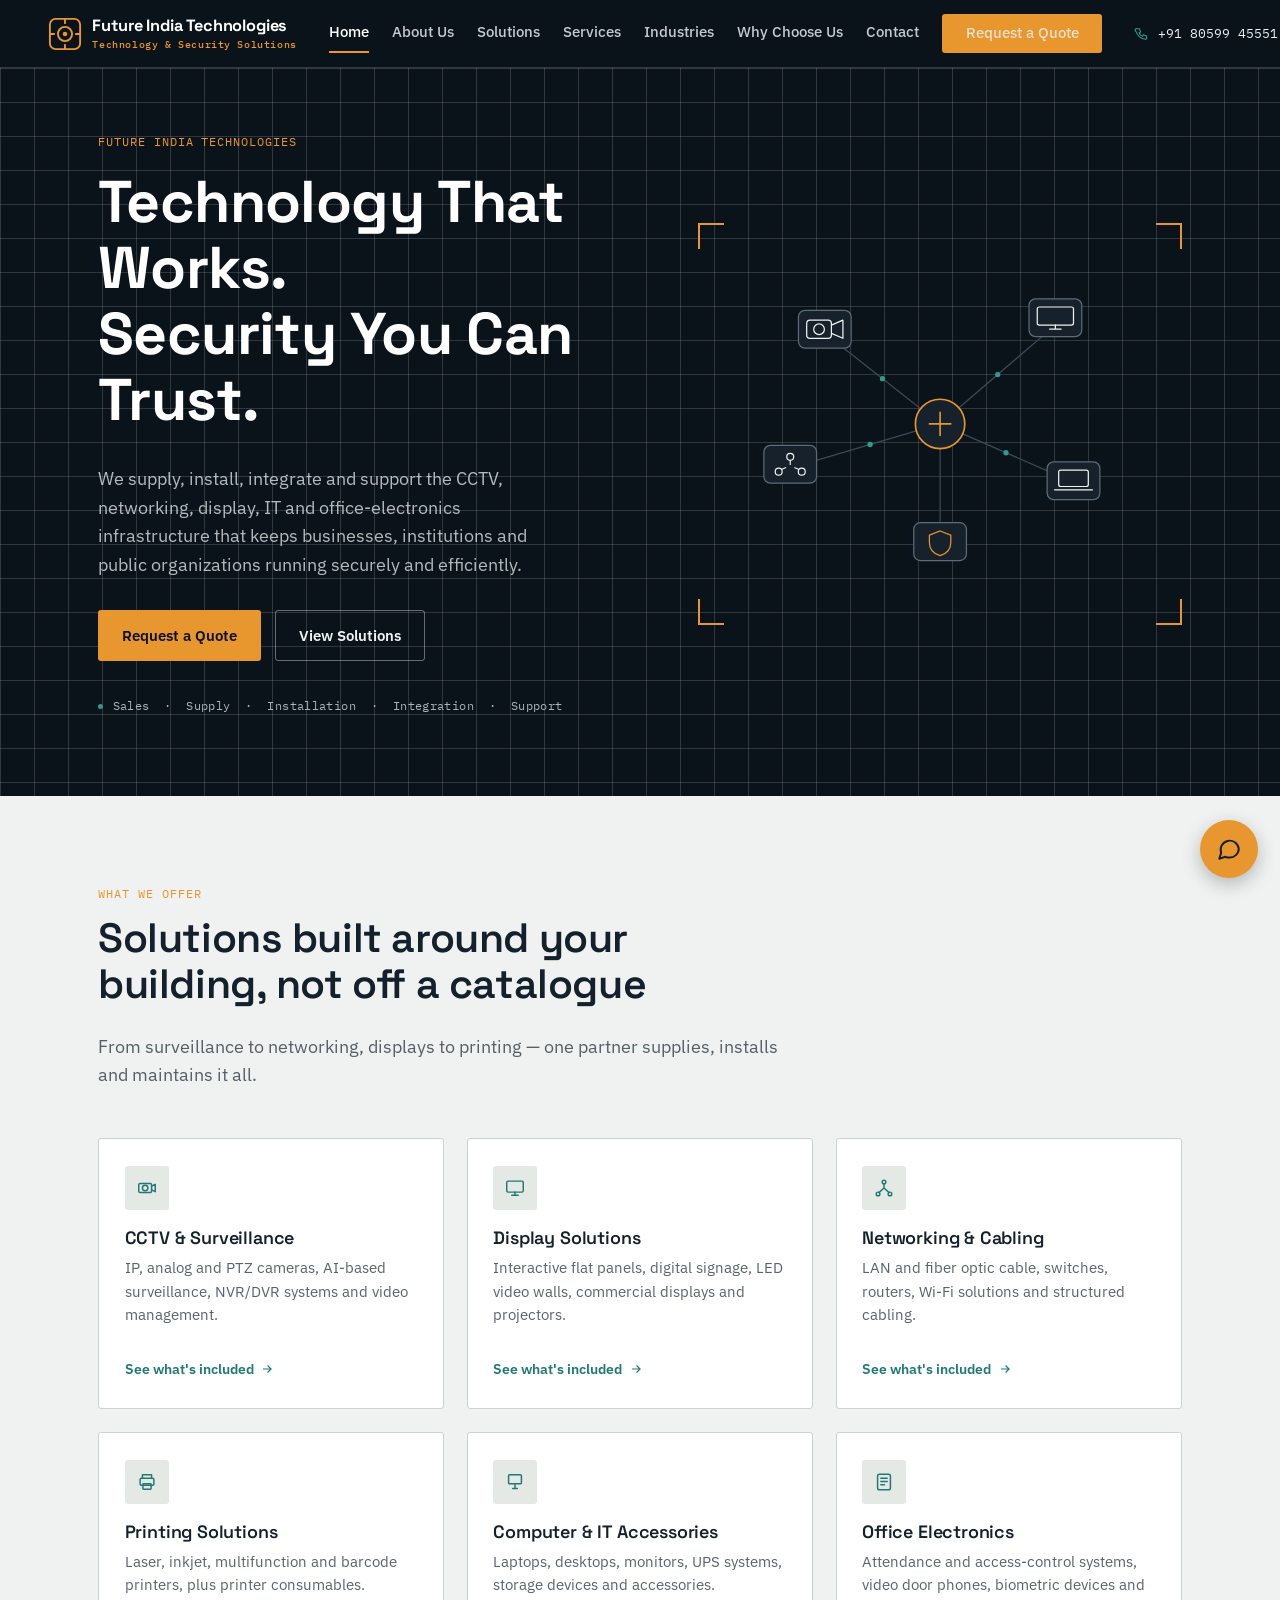
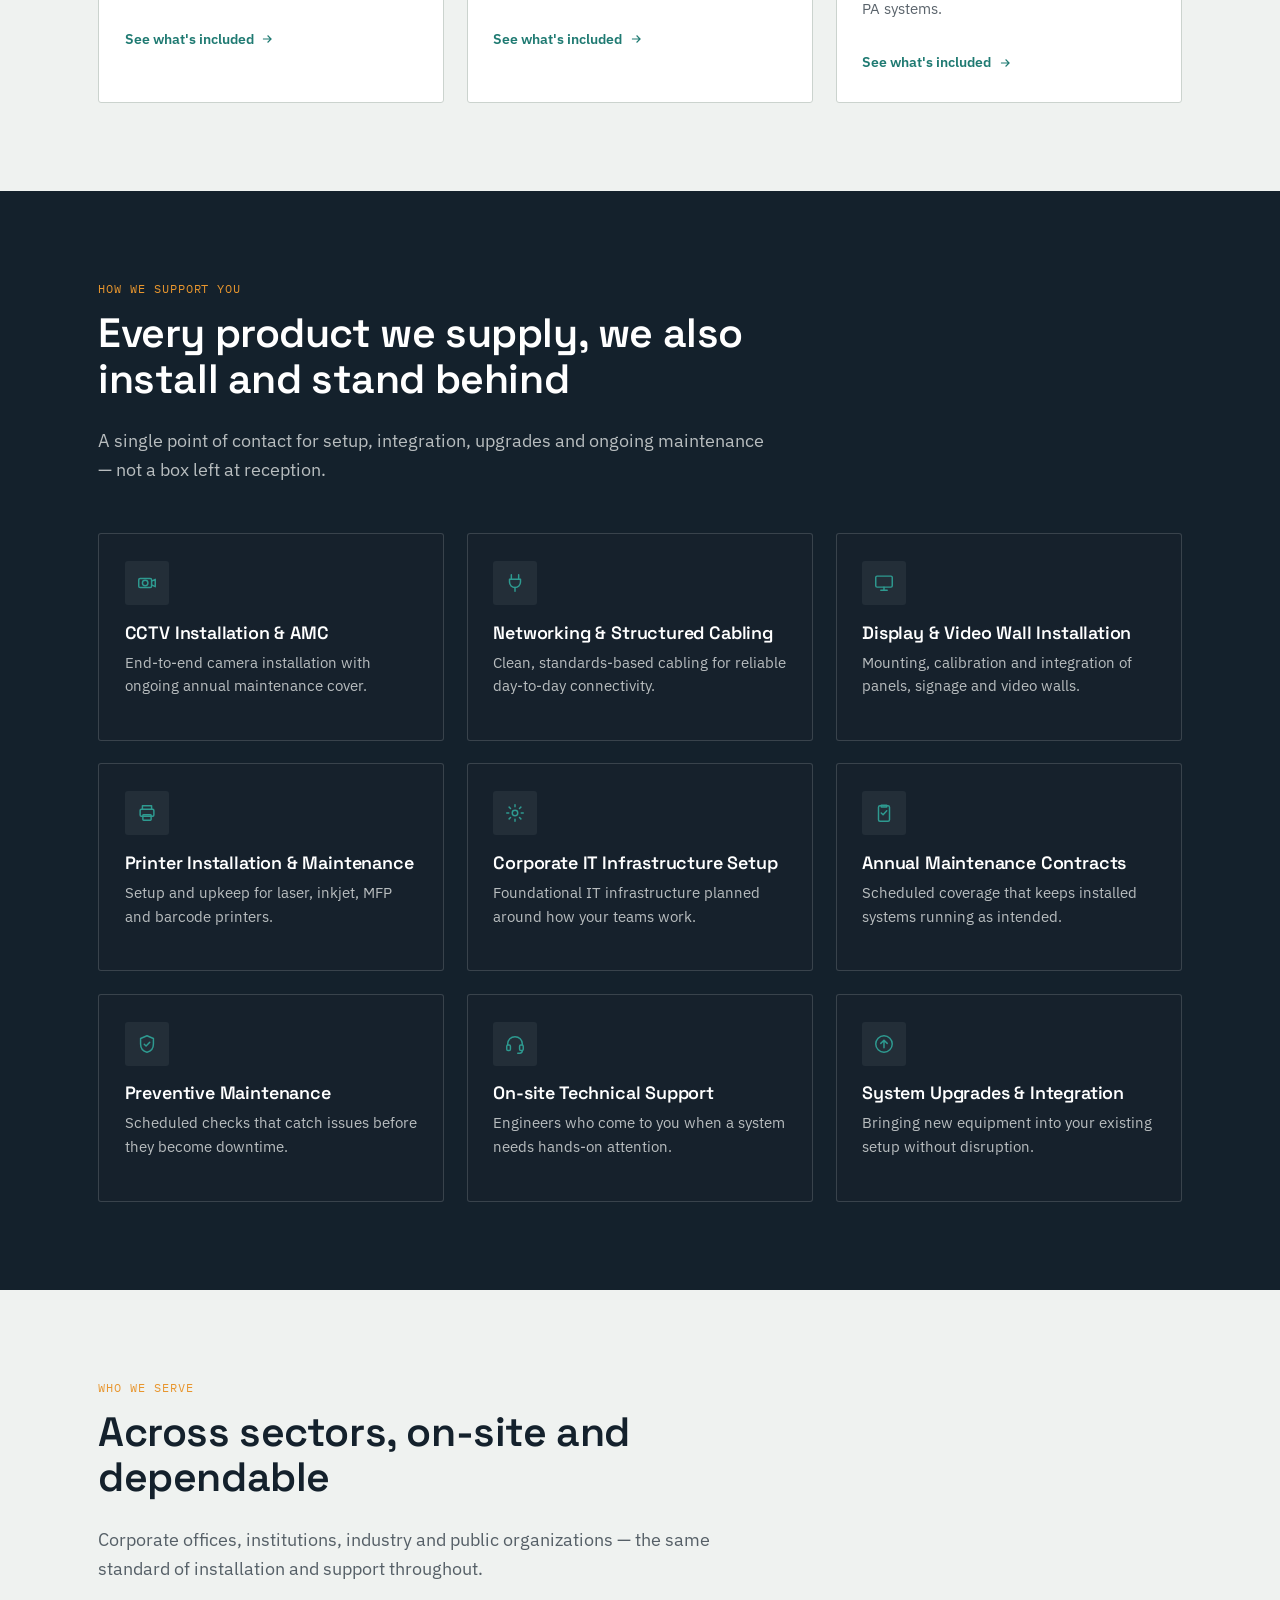
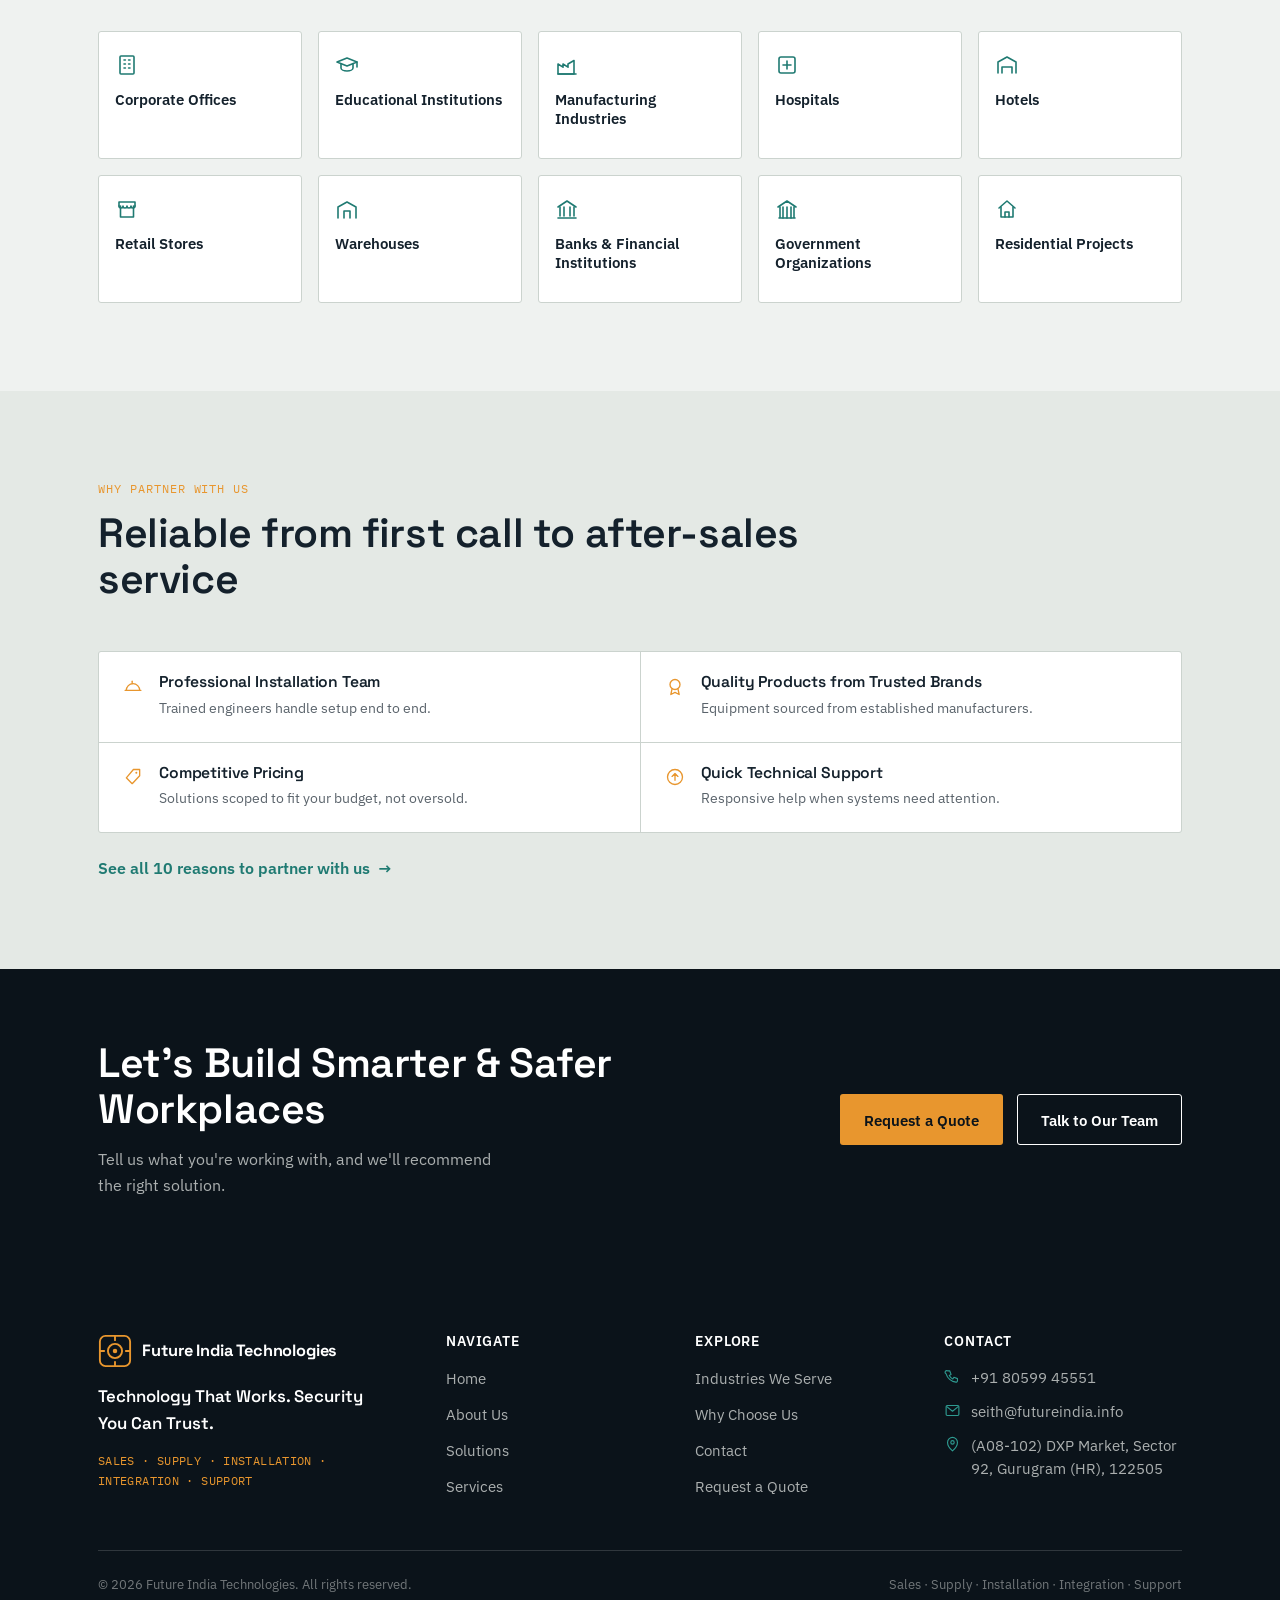
==== commit 567641e6: "Update index.html" ====
--- a/index.html
+++ b/index.html
@@ -325,5 +325,6 @@
 </footer>
 
 <script src="js/script.js"></script>
+<script src="js/chatbot.js" defer></script>
 </body>
 </html>
--- a/css/style.css
+++ b/css/style.css
@@ -0,0 +1,408 @@
+/* =========================================================================
+   Future India Technologies — Site Stylesheet
+   Design language: "technical blueprint" — graph-line canvases, camera-
+   viewfinder corner brackets, signal-amber + circuit-teal on ink navy.
+   ========================================================================= */
+
+@import url('https://fonts.googleapis.com/css2?family=Space+Grotesk:wght@500;600;700&family=IBM+Plex+Sans:wght@400;500;600;700&family=IBM+Plex+Mono:wght@500&display=swap');
+
+/* ---------- Tokens ---------- */
+:root{
+  --ink:        #14212C;
+  --ink-70:     rgba(20,33,44,.7);
+  --ink-45:     rgba(20,33,44,.45);
+  --paper:      #EFF2F0;
+  --paper-alt:  #E4E9E5;
+  --steel:      #5C6B75;
+  --steel-light:#A9B4BA;
+  --amber:      #E8962E;
+  --amber-dark: #C97A1B;
+  --teal:       #1F7A72;
+  --teal-light: #2E9A90;
+  --graphite:   #0B131A;
+  --graphite-alt:#16212C;
+  --line:       #CBD3CE;
+  --line-dark:  rgba(239,242,240,.16);
+  --white:      #FFFFFF;
+
+  --font-display: 'Space Grotesk', 'Segoe UI', sans-serif;
+  --font-body:    'IBM Plex Sans', 'Segoe UI', sans-serif;
+  --font-mono:    'IBM Plex Mono', 'Courier New', monospace;
+
+  --fs-h1: clamp(2.4rem, 4.6vw, 4rem);
+  --fs-h2: clamp(1.9rem, 3.2vw, 2.6rem);
+  --fs-h3: clamp(1.3rem, 1.8vw, 1.55rem);
+  --fs-h4: 1.05rem;
+  --fs-lead: clamp(1.05rem, 1.4vw, 1.2rem);
+  --fs-body: 1rem;
+  --fs-small: .875rem;
+  --fs-micro: .75rem;
+
+  --gutter: clamp(1.25rem, 4vw, 3rem);
+  --radius: 3px;
+  --container: 1180px;
+
+  --ease: cubic-bezier(.4,0,.2,1);
+}
+
+/* ---------- Reset ---------- */
+*, *::before, *::after{ box-sizing: border-box; }
+html{ scroll-behavior: smooth; }
+@media (prefers-reduced-motion: reduce){
+  html{ scroll-behavior: auto; }
+  *, *::before, *::after{ animation-duration: .001ms !important; animation-iteration-count: 1 !important; transition-duration: .001ms !important; scroll-behavior: auto !important; }
+}
+body{ margin:0; }
+img, svg{ max-width:100%; display:block; }
+a{ color:inherit; text-decoration:none; }
+ul{ list-style:none; margin:0; padding:0; }
+button{ font-family:inherit; cursor:pointer; }
+input, textarea, select{ font-family:inherit; font-size:1rem; }
+
+body{
+  background: var(--paper);
+  color: var(--ink);
+  font-family: var(--font-body);
+  font-size: var(--fs-body);
+  line-height: 1.6;
+  -webkit-font-smoothing: antialiased;
+}
+
+h1,h2,h3,h4{
+  font-family: var(--font-display);
+  font-weight: 600;
+  line-height: 1.12;
+  margin: 0 0 .6em;
+  letter-spacing: -.01em;
+}
+h1{ font-size: var(--fs-h1); font-weight:700; }
+h2{ font-size: var(--fs-h2); }
+h3{ font-size: var(--fs-h3); }
+h4{ font-size: var(--fs-h4); }
+p{ margin: 0 0 1em; color: var(--ink-70); max-width: 62ch; }
+p:last-child{ margin-bottom:0; }
+
+:focus-visible{ outline: 2px solid var(--amber); outline-offset: 3px; }
+
+.container{
+  max-width: var(--container);
+  margin-inline: auto;
+  padding-inline: var(--gutter);
+}
+
+section{ padding-block: clamp(3.25rem, 7vw, 5.5rem); }
+.section-tight{ padding-block: clamp(2.25rem, 4vw, 3.25rem); }
+
+.section-head{ max-width: 44rem; margin-bottom: clamp(2rem, 4vw, 3rem); }
+.section-head p{ font-size: var(--fs-lead); }
+.align-center{ text-align:center; margin-inline:auto; }
+
+.bg-graphite{ background: var(--graphite); color: var(--paper); }
+.bg-graphite h1, .bg-graphite h2, .bg-graphite h3{ color: var(--white); }
+.bg-graphite p{ color: rgba(239,242,240,.72); }
+.bg-alt{ background: var(--paper-alt); }
+.bg-ink{ background: var(--ink); color: var(--paper); }
+.bg-ink h2, .bg-ink h3{ color: var(--white); }
+.bg-ink p{ color: rgba(239,242,240,.75); }
+
+/* ---------- Graph-paper canvas backdrop ---------- */
+.grid-canvas{
+  position: relative;
+  background-image:
+    linear-gradient(var(--line-dark) 1px, transparent 1px),
+    linear-gradient(90deg, var(--line-dark) 1px, transparent 1px);
+  background-size: 34px 34px;
+}
+.grid-canvas.on-light{
+  background-image:
+    linear-gradient(rgba(20,33,44,.07) 1px, transparent 1px),
+    linear-gradient(90deg, rgba(20,33,44,.07) 1px, transparent 1px);
+}
+
+/* ---------- Buttons ---------- */
+.btn{
+  display:inline-flex; align-items:center; gap:.55em;
+  font-family: var(--font-body); font-weight:600; font-size:.95rem;
+  padding: .82em 1.5em;
+  border-radius: var(--radius);
+  border: 1.5px solid transparent;
+  transition: background-color .18s var(--ease), color .18s var(--ease), border-color .18s var(--ease), transform .18s var(--ease);
+  white-space: nowrap;
+}
+.btn:active{ transform: translateY(1px); }
+.btn-primary{ background: var(--amber); color: var(--graphite); }
+.btn-primary:hover{ background: var(--amber-dark); }
+.btn-outline{ border-color: currentColor; color: inherit; background: transparent; }
+.btn-outline:hover{ background: rgba(20,33,44,.06); }
+.bg-graphite .btn-outline, .bg-ink .btn-outline{ border-color: rgba(239,242,240,.4); }
+.bg-graphite .btn-outline:hover, .bg-ink .btn-outline:hover{ background: rgba(239,242,240,.08); border-color: var(--paper); }
+.btn-ghost-teal{ color: var(--teal); font-weight:600; }
+.btn-ghost-teal:hover{ color: var(--teal-light); }
+.btn-row{ display:flex; flex-wrap:wrap; gap: .9rem; align-items:center; }
+
+/* ---------- Corner-bracket motif (viewfinder frame) ----------
+   The site's one recurring signature element — a set of four L-shaped
+   marks at the corners of a frame, echoing a camera viewfinder /
+   surveillance reticle. Used on the hero frame and on focus targets. */
+.bracket-frame{ position: relative; padding: clamp(1.1rem, 2.2vw, 1.9rem); }
+.bracket-frame::before, .bracket-frame::after,
+.bracket-frame .bracket-br, .bracket-frame .bracket-bl{
+  content:""; position:absolute; width: 26px; height: 26px; pointer-events:none;
+}
+.bracket-frame::before{ top:0; left:0; border-top:2px solid var(--amber); border-left:2px solid var(--amber); }
+.bracket-frame::after{ top:0; right:0; border-top:2px solid var(--amber); border-right:2px solid var(--amber); }
+.bracket-frame .bracket-bl{ bottom:0; left:0; border-bottom:2px solid var(--amber); border-left:2px solid var(--amber); }
+.bracket-frame .bracket-br{ bottom:0; right:0; border-bottom:2px solid var(--amber); border-right:2px solid var(--amber); }
+
+/* ---------- Header ---------- */
+.site-header{
+  position: sticky; top:0; z-index: 100;
+  background: var(--graphite);
+  border-bottom: 1px solid var(--line-dark);
+  transition: box-shadow .2s var(--ease);
+}
+.site-header .container{ max-width: 1480px; }
+.site-header.is-scrolled{ box-shadow: 0 6px 18px rgba(0,0,0,.22); }
+.header-inner{
+  display:flex; align-items:center; justify-content:space-between;
+  gap: clamp(1rem, 2.5vw, 2.5rem); padding-block: .85rem;
+}
+.brand{ display:flex; align-items:center; gap:.65rem; color: var(--white); flex: none; }
+.brand-mark{ width:34px; height:34px; flex:none; }
+.brand-word{ font-family: var(--font-display); font-weight:700; font-size:1.02rem; line-height:1.15; letter-spacing:-.01em; white-space: nowrap; }
+.brand-word span{ display:block; font-family:var(--font-mono); font-weight:500; font-size: .62rem; letter-spacing:.06em; color: var(--amber); margin-top:.2rem; white-space: nowrap; }
+
+.primary-nav{ display:flex; align-items:center; gap: clamp(1.1rem, 1.8vw, 1.9rem); flex: 1; justify-content: flex-end; }
+.primary-nav a{
+  font-size:.94rem; font-weight:500; color: rgba(239,242,240,.82); white-space: nowrap;
+  padding-block:.4rem; border-bottom: 2px solid transparent; transition: color .15s var(--ease), border-color .15s var(--ease);
+}
+.primary-nav a:hover{ color: var(--white); }
+.primary-nav a.is-active{ color: var(--white); border-color: var(--amber); }
+
+.header-actions{ display:flex; align-items:center; gap: .9rem; flex: none; }
+.header-call{ display:flex; align-items:center; gap:.5rem; color: var(--paper); font-family: var(--font-mono); font-size:.82rem; white-space: nowrap; }
+.header-call svg{ width:16px; height:16px; color: var(--teal-light); flex: none; }
+
+.nav-toggle{
+  display:none; background:none; border:1px solid rgba(239,242,240,.3); border-radius: var(--radius);
+  width: 42px; height: 38px; align-items:center; justify-content:center; color: var(--white);
+}
+.nav-toggle svg{ width:20px; height:20px; }
+
+/* ---------- Footer ---------- */
+.site-footer{ background: var(--graphite); color: rgba(239,242,240,.7); padding-block: clamp(2.75rem, 5vw, 4rem) 1.75rem; }
+.footer-grid{
+  display:grid; grid-template-columns: 1.5fr 1fr 1fr 1.2fr; gap: clamp(2rem, 4vw, 3.5rem);
+  padding-bottom: 2.5rem; border-bottom: 1px solid var(--line-dark);
+}
+.footer-brand .brand{ margin-bottom: .9rem; }
+.footer-tagline{ font-family: var(--font-display); font-weight:600; color: var(--white); font-size:1.05rem; max-width: 26ch; margin-bottom:.9rem; }
+.footer-model{ font-family: var(--font-mono); font-size:.78rem; letter-spacing:.03em; color: var(--amber); }
+.footer-col h4{ color: var(--white); font-size:.85rem; text-transform: uppercase; letter-spacing:.06em; font-family: var(--font-body); font-weight:600; margin-bottom: 1rem; }
+.footer-col ul li{ margin-bottom: .65rem; }
+.footer-col a{ font-size:.92rem; color: rgba(239,242,240,.7); transition: color .15s var(--ease); }
+.footer-col a:hover{ color: var(--white); }
+.footer-contact li{ display:flex; gap:.6rem; align-items:flex-start; font-size:.92rem; }
+.footer-contact svg{ width:17px; height:17px; flex:none; margin-top:.15rem; color: var(--teal-light); }
+.footer-bottom{ display:flex; justify-content:space-between; flex-wrap:wrap; gap: .75rem; padding-top: 1.5rem; font-size: .8rem; color: rgba(239,242,240,.45); }
+
+/* ---------- Page hero (interior pages) ---------- */
+.page-hero{ padding-block: clamp(3rem, 6vw, 4.5rem) clamp(2.25rem, 4vw, 3rem); }
+.page-hero .kicker{ font-family: var(--font-mono); font-size: var(--fs-micro); letter-spacing:.08em; color: var(--amber); margin-bottom: .9rem; display:block; }
+.page-hero h1{ max-width: 20ch; }
+.page-hero .lead{ font-size: var(--fs-lead); max-width: 52ch; }
+
+/* ---------- Home hero ---------- */
+.hero{ padding-block: clamp(2.5rem, 6vw, 4rem) clamp(3rem, 7vw, 5rem); }
+.hero-grid{ display:grid; grid-template-columns: 1.05fr .95fr; gap: clamp(2rem, 5vw, 4rem); align-items:center; }
+.hero-copy .kicker{ font-family: var(--font-mono); font-size: var(--fs-micro); letter-spacing:.08em; color: var(--amber); margin-bottom: 1.1rem; display:block; }
+.hero-copy h1{ margin-bottom:.55em; }
+.hero-copy .lead{ font-size: var(--fs-lead); color: rgba(239,242,240,.75); max-width: 40ch; margin-bottom: 1.9rem; }
+.hero-strip{ margin-top: 2.2rem; font-family: var(--font-mono); font-size: .78rem; letter-spacing:.03em; color: var(--steel-light); display:flex; align-items:center; gap:.6rem; flex-wrap:wrap; }
+.hero-strip .dot{ width:5px; height:5px; border-radius:50%; background: var(--teal-light); }
+
+.hero-diagram{ position:relative; }
+.hero-diagram svg{ width:100%; height:auto; }
+
+/* node pulse — the one orchestrated load animation */
+.diagram-pulse circle{ animation: pulseDot 2.6s ease-in-out infinite; }
+.diagram-pulse circle:nth-child(2){ animation-delay: .5s; }
+.diagram-pulse circle:nth-child(3){ animation-delay: 1s; }
+.diagram-pulse circle:nth-child(4){ animation-delay: 1.5s; }
+@keyframes pulseDot{
+  0%, 100%{ opacity:.35; r:3.2; }
+  50%{ opacity:1; r:5; }
+}
+@media (prefers-reduced-motion: reduce){
+  .diagram-pulse circle{ animation: none; opacity:.8; }
+}
+
+/* ---------- Card grids ---------- */
+.grid{ display:grid; gap: 1.4rem; }
+.grid-3{ grid-template-columns: repeat(3, 1fr); }
+.grid-2{ grid-template-columns: repeat(2, 1fr); }
+.grid-4{ grid-template-columns: repeat(4, 1fr); }
+.grid-6{ grid-template-columns: repeat(6, 1fr); }
+
+.card{
+  background: var(--white);
+  border: 1px solid var(--line);
+  border-radius: var(--radius);
+  padding: 1.7rem 1.6rem;
+  position: relative;
+  transition: border-color .18s var(--ease);
+}
+.bg-graphite .card, .bg-ink .card{ background: var(--graphite-alt); border-color: var(--line-dark); }
+
+.card-icon{
+  width: 44px; height:44px; border-radius: var(--radius);
+  background: var(--paper-alt); color: var(--teal);
+  display:flex; align-items:center; justify-content:center; margin-bottom: 1.1rem;
+}
+.bg-graphite .card-icon, .bg-ink .card-icon{ background: rgba(239,242,240,.06); color: var(--teal-light); }
+.card-icon svg{ width:22px; height:22px; }
+
+.card h3{ font-size: 1.12rem; margin-bottom: .5rem; }
+.card p{ font-size: .93rem; margin-bottom: .9rem; }
+.card ul{ font-size:.88rem; color: var(--ink-70); display:flex; flex-direction:column; gap:.4rem; }
+.bg-graphite .card ul, .bg-ink .card ul{ color: rgba(239,242,240,.65); }
+.card ul li{ display:flex; gap:.55rem; align-items:flex-start; }
+.card ul li::before{ content:""; width:5px; height:5px; margin-top:.55rem; background: var(--amber); flex:none; }
+
+.card-link{ display:inline-flex; align-items:center; gap:.4rem; font-size:.88rem; font-weight:600; color: var(--teal); margin-top: 1rem; }
+.bg-graphite .card-link, .bg-ink .card-link{ color: var(--teal-light); }
+
+/* corner-bracket reveal on card focus/hover — ties back to the viewfinder motif */
+.card-bracket{ position: relative; }
+.card-bracket::before, .card-bracket::after{
+  content:""; position:absolute; width:14px; height:14px; opacity:0; transition: opacity .18s var(--ease), width .18s var(--ease), height .18s var(--ease);
+}
+.card-bracket::before{ top:-1px; left:-1px; border-top:2px solid var(--amber); border-left:2px solid var(--amber); }
+.card-bracket::after{ bottom:-1px; right:-1px; border-bottom:2px solid var(--amber); border-right:2px solid var(--amber); }
+.card-bracket:hover::before, .card-bracket:hover::after,
+.card-bracket:focus-within::before, .card-bracket:focus-within::after{ opacity:1; width:20px; height:20px; }
+
+/* ---------- Industry chip grid ---------- */
+.industry-grid{ display:grid; grid-template-columns: repeat(5, 1fr); gap: 1rem; }
+.industry-chip{
+  border: 1px solid var(--line); border-radius: var(--radius);
+  padding: 1.3rem 1rem; text-align:left; background: var(--white);
+  display:flex; flex-direction:column; gap: .8rem; min-height: 128px;
+}
+.bg-alt .industry-chip{ background: var(--white); }
+.industry-chip svg{ width:24px; height:24px; color: var(--teal); }
+.industry-chip span{ font-size: .92rem; font-weight:600; line-height:1.3; }
+
+/* ---------- Trust / why-choose grid ---------- */
+.trust-list{ display:grid; grid-template-columns: repeat(2, 1fr); gap: 1px; background: var(--line); border: 1px solid var(--line); border-radius: var(--radius); overflow:hidden; }
+.bg-graphite .trust-list, .bg-ink .trust-list{ background: var(--line-dark); border-color: var(--line-dark); }
+.trust-item{ background: var(--white); padding: 1.4rem 1.5rem; display:flex; gap: 1rem; align-items:flex-start; }
+.bg-graphite .trust-item, .bg-ink .trust-item{ background: var(--graphite); }
+.trust-item svg{ width:20px; height:20px; color: var(--amber); flex:none; margin-top:.15rem; }
+.trust-item h4{ margin-bottom:.3rem; font-size: .98rem; }
+.trust-item p{ font-size:.88rem; margin:0; }
+
+/* ---------- Process strip ---------- */
+.process-strip{ display:flex; align-items:stretch; gap: 0; border-top: 1px solid var(--line); border-bottom: 1px solid var(--line); }
+.bg-graphite .process-strip, .bg-ink .process-strip{ border-color: var(--line-dark); }
+.process-step{ flex:1; padding: 1.3rem 1.2rem; border-right: 1px solid var(--line); }
+.bg-graphite .process-step, .bg-ink .process-step{ border-color: var(--line-dark); }
+.process-step:last-child{ border-right:none; }
+.process-step .step-index{ font-family: var(--font-mono); font-size:.75rem; color: var(--amber); display:block; margin-bottom:.5rem; }
+.process-step h4{ font-size:.94rem; margin-bottom:.3rem; }
+.process-step p{ font-size:.84rem; margin:0; }
+
+/* ---------- CTA band ---------- */
+.cta-band{ background: var(--graphite); color: var(--white); padding-block: clamp(3rem, 6vw, 4.5rem); }
+.cta-band-inner{ display:flex; align-items:center; justify-content:space-between; gap: 2rem; flex-wrap:wrap; }
+.cta-band h2{ margin-bottom:.35em; max-width: 20ch; }
+.cta-band p{ color: rgba(239,242,240,.7); margin:0; max-width:40ch; }
+
+/* ---------- Note / disclosure blocks ---------- */
+.note-block{ border-left: 3px solid var(--teal); background: var(--paper-alt); padding: 1.1rem 1.3rem; border-radius: 0 var(--radius) var(--radius) 0; }
+.bg-graphite .note-block, .bg-ink .note-block{ background: rgba(239,242,240,.05); }
+.note-block p{ font-size: .89rem; margin:0; }
+
+/* ---------- Breadcrumb-ish page index ---------- */
+.crumb{ font-family: var(--font-mono); font-size:.78rem; color: var(--steel); display:flex; gap:.5rem; align-items:center; margin-bottom: 1.2rem; }
+.crumb a{ color: var(--teal); }
+
+/* ---------- Two column layout (About) ---------- */
+.two-col{ display:grid; grid-template-columns: 1fr 1fr; gap: clamp(2rem, 5vw, 4rem); align-items:start; }
+.two-col h3{ margin-bottom:.5rem; }
+
+/* ---------- Contact page ---------- */
+.contact-layout{ display:grid; grid-template-columns: .85fr 1.15fr; gap: clamp(2rem, 5vw, 3.5rem); align-items:start; }
+.contact-card{ background: var(--graphite); color: var(--paper); border-radius: var(--radius); padding: clamp(1.7rem, 3vw, 2.4rem); }
+.contact-card h3{ color: var(--white); font-size:1.1rem; }
+.contact-detail{ display:flex; gap: .85rem; align-items:flex-start; padding-block: 1.05rem; border-top: 1px solid var(--line-dark); }
+.contact-detail:first-of-type{ border-top:none; margin-top: 1.3rem; }
+.contact-detail svg{ width:19px; height:19px; color: var(--amber); flex:none; margin-top:.2rem; }
+.contact-detail .label{ font-family: var(--font-mono); font-size:.72rem; letter-spacing:.05em; color: var(--steel-light); display:block; margin-bottom:.2rem; }
+.contact-detail a, .contact-detail span.value{ font-size: .98rem; color: var(--white); font-weight:500; }
+
+.form-card{ background: var(--white); border: 1px solid var(--line); border-radius: var(--radius); padding: clamp(1.7rem, 3vw, 2.4rem); }
+.form-row{ display:grid; grid-template-columns: 1fr 1fr; gap: 1.1rem; }
+.field{ margin-bottom: 1.1rem; }
+.field label{ display:block; font-size:.85rem; font-weight:600; margin-bottom: .45rem; }
+.field .req{ color: var(--amber); }
+.field input, .field select, .field textarea{
+  width:100%; padding: .75em .85em; border: 1.5px solid var(--line); border-radius: var(--radius);
+  background: var(--paper); color: var(--ink); transition: border-color .15s var(--ease);
+}
+.field input:focus, .field select:focus, .field textarea:focus{ border-color: var(--teal); outline:none; }
+.field textarea{ resize: vertical; min-height: 110px; }
+.field-hint{ font-size:.78rem; color: var(--steel); margin-top:.35rem; }
+.form-status{ margin-top: 1.1rem; padding: .9rem 1.05rem; border-radius: var(--radius); font-size:.9rem; display:none; }
+.form-status.is-visible{ display:block; }
+.form-status.is-success{ background: rgba(31,122,114,.1); color: var(--teal); border: 1px solid rgba(31,122,114,.3); }
+
+/* ---------- Requirement checklist (Solutions page notes) ---------- */
+.tag-row{ display:flex; flex-wrap:wrap; gap: .5rem; margin-top: .9rem; }
+.tag{ font-family: var(--font-mono); font-size:.75rem; border: 1px solid var(--line); border-radius: 2px; padding: .3em .6em; color: var(--steel); }
+.bg-graphite .tag, .bg-ink .tag{ border-color: var(--line-dark); color: var(--steel-light); }
+
+/* ---------- Utility ---------- */
+.mt-0{ margin-top:0; }
+.stack{ display:flex; flex-direction:column; gap: 1rem; }
+.eyebrow{ font-family: var(--font-mono); font-size: var(--fs-micro); letter-spacing:.08em; color: var(--amber); display:block; margin-bottom:.8rem; }
+
+/* =========================================================================
+   Responsive
+   ========================================================================= */
+@media (max-width: 1080px){
+  .grid-6{ grid-template-columns: repeat(3, 1fr); }
+  .industry-grid{ grid-template-columns: repeat(3, 1fr); }
+}
+
+@media (max-width: 1240px){
+  .primary-nav{ display:none; }
+  .header-call{ display:none; }
+  .nav-toggle{ display:inline-flex; }
+  .hero-grid, .two-col, .contact-layout{ grid-template-columns: 1fr; }
+  .hero-diagram{ order:-1; }
+  .grid-3, .grid-4{ grid-template-columns: repeat(2, 1fr); }
+  .footer-grid{ grid-template-columns: 1fr 1fr; }
+  .process-strip{ flex-wrap:wrap; }
+  .process-step{ flex: 1 1 50%; border-bottom: 1px solid var(--line); }
+
+  /* Slide-down mobile menu */
+  .primary-nav.is-open{
+    display:flex; flex-direction:column; align-items:flex-start; gap: 0;
+    position:absolute; top:100%; left:0; right:0; background: var(--graphite);
+    border-bottom: 1px solid var(--line-dark); padding: .5rem var(--gutter) 1.25rem;
+  }
+  .primary-nav.is-open a{ width:100%; padding-block: .8rem; border-bottom: 1px solid var(--line-dark); }
+  .primary-nav.is-open .nav-cta{ margin-top:.75rem; }
+}
+
+@media (max-width: 640px){
+  .grid-3, .grid-4, .grid-2{ grid-template-columns: 1fr; }
+  .industry-grid{ grid-template-columns: repeat(2, 1fr); }
+  .footer-grid{ grid-template-columns: 1fr; gap: 2rem; }
+  .trust-list{ grid-template-columns: 1fr; }
+  .form-row{ grid-template-columns: 1fr; }
+  .cta-band-inner{ flex-direction:column; align-items:flex-start; }
+  .process-step{ flex: 1 1 100%; }
+}
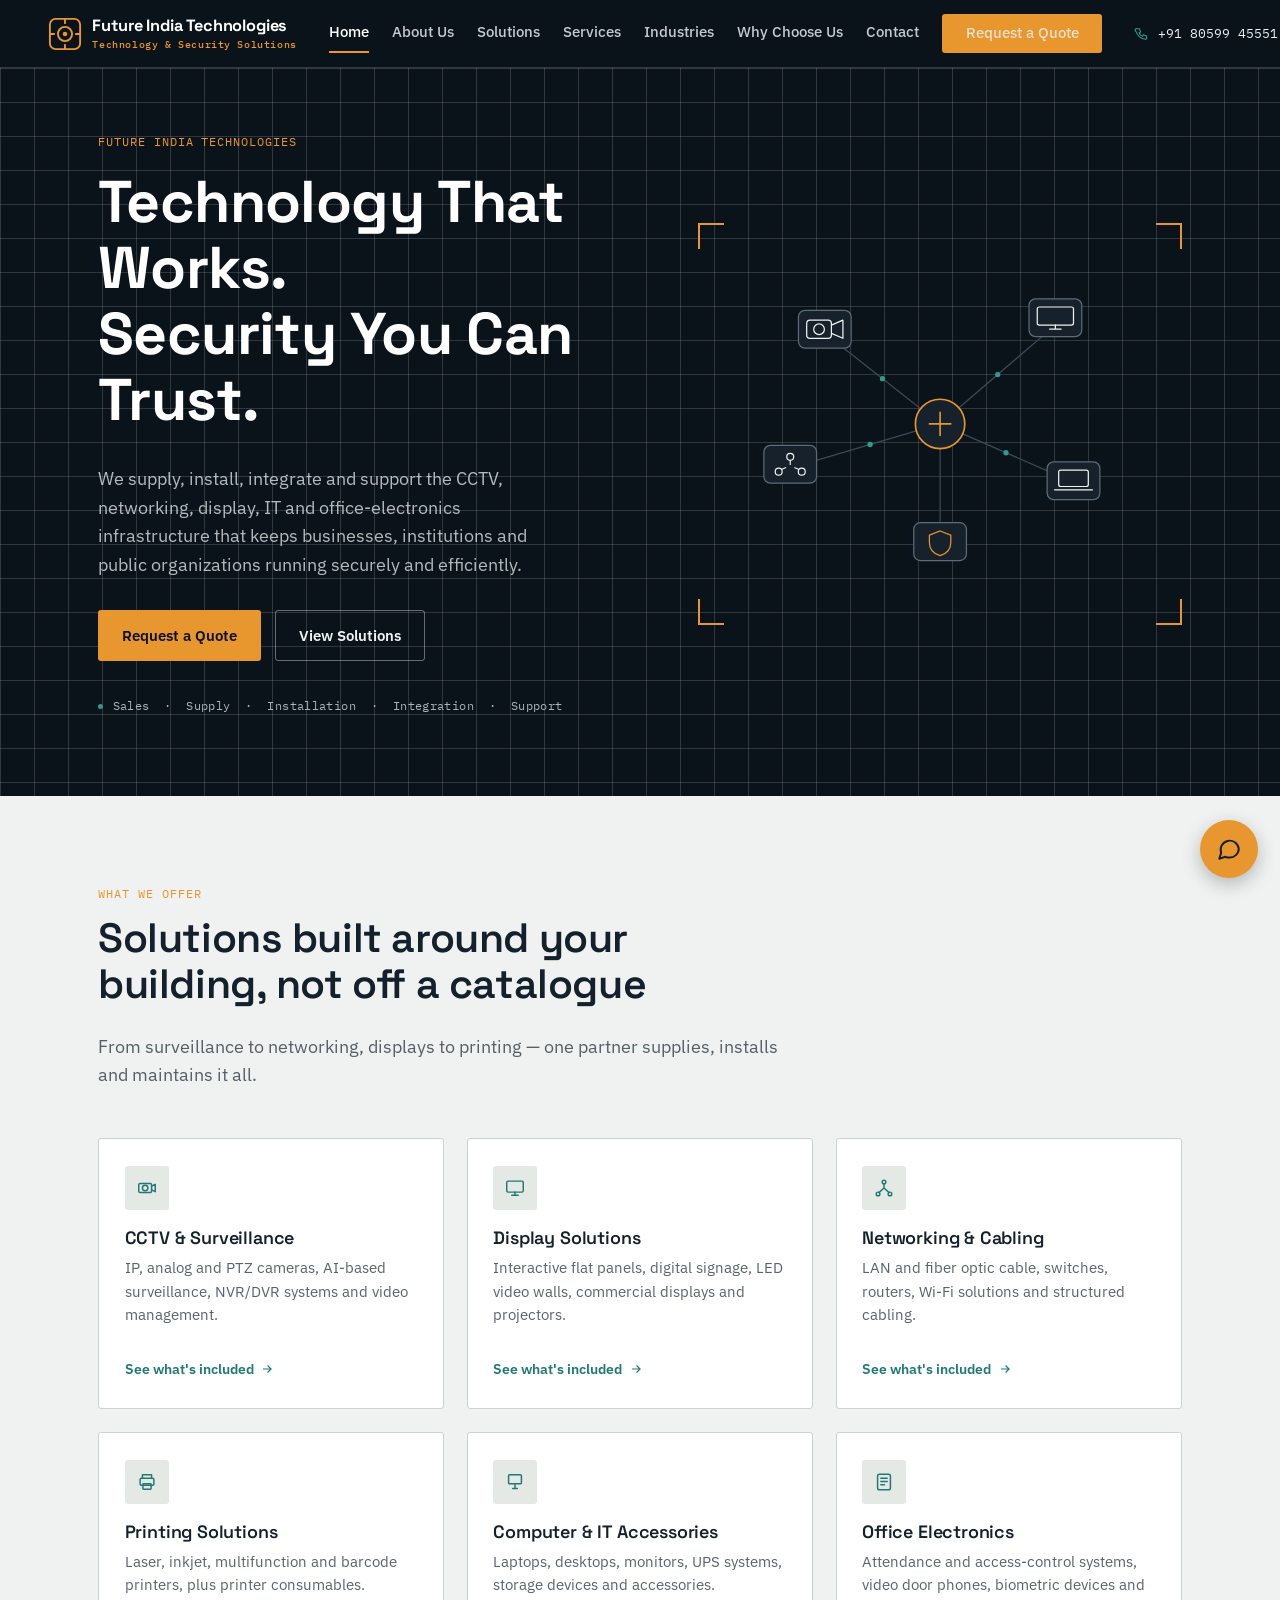
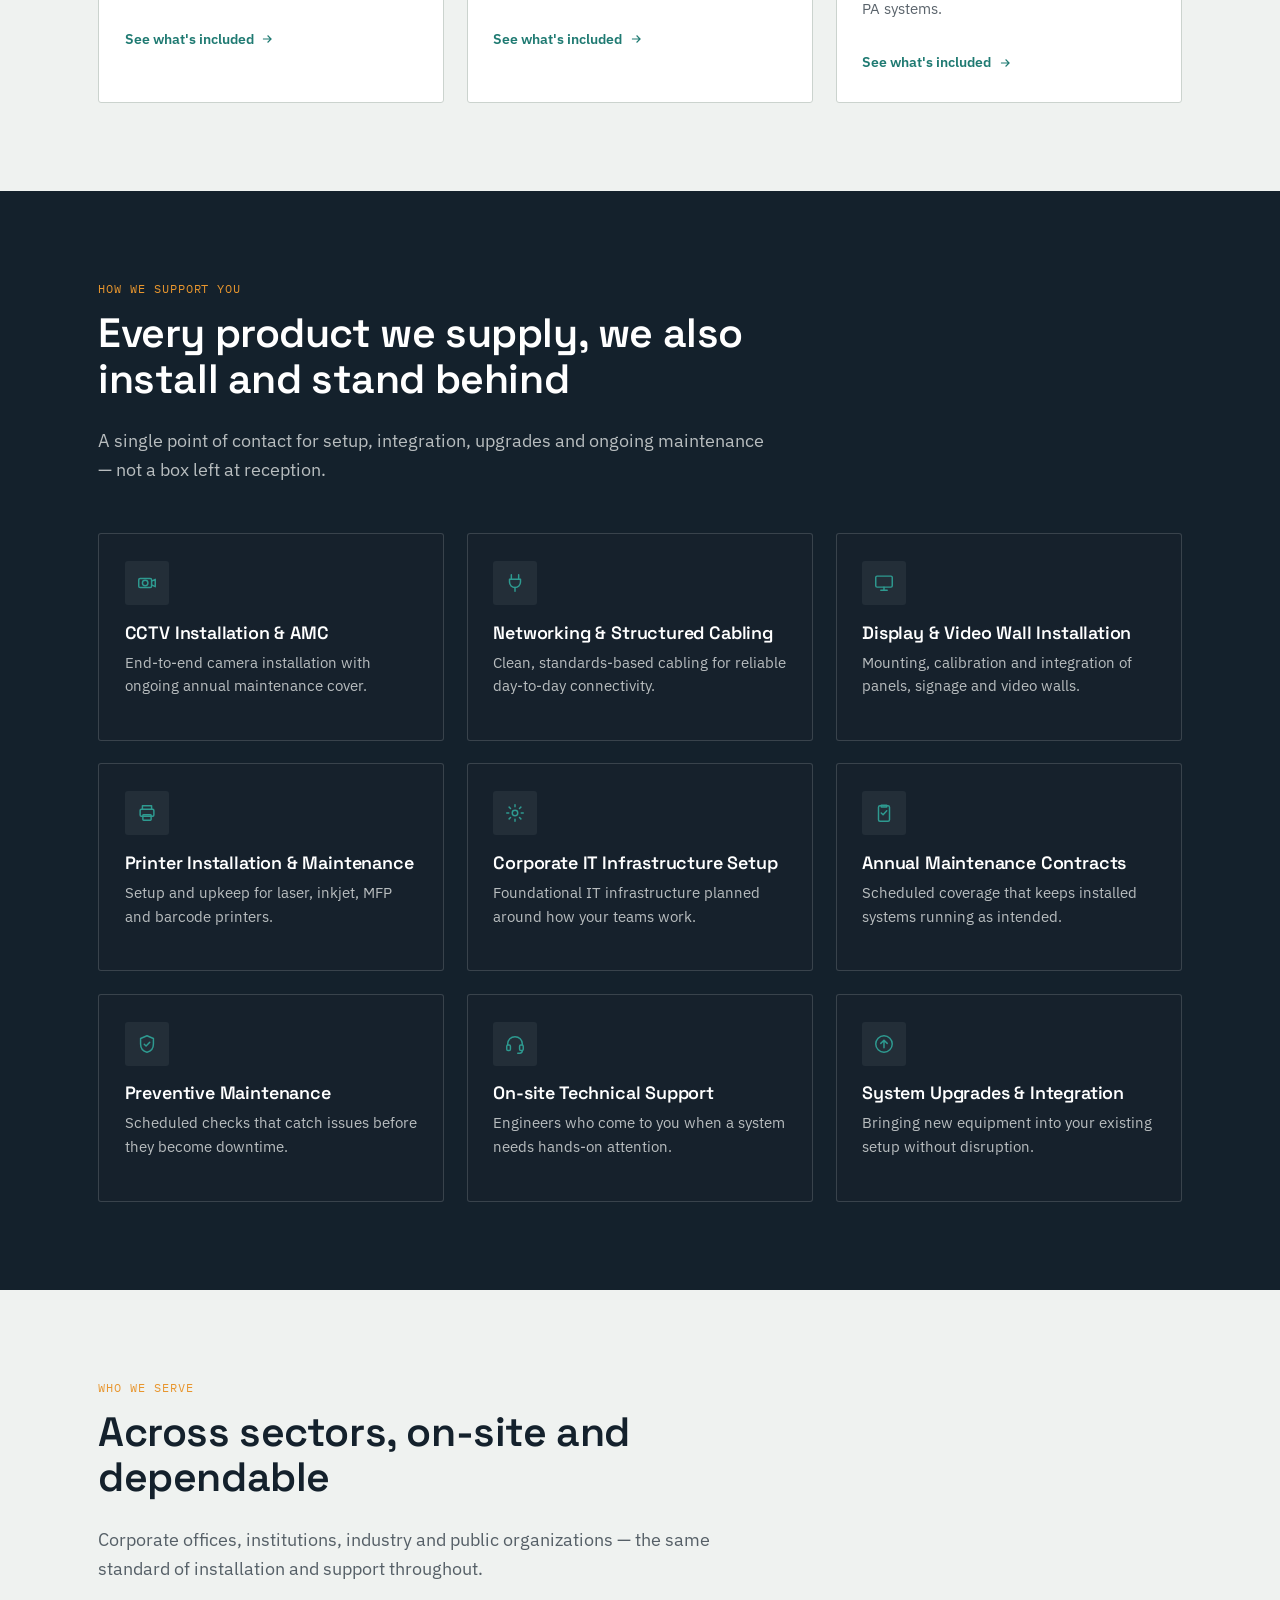
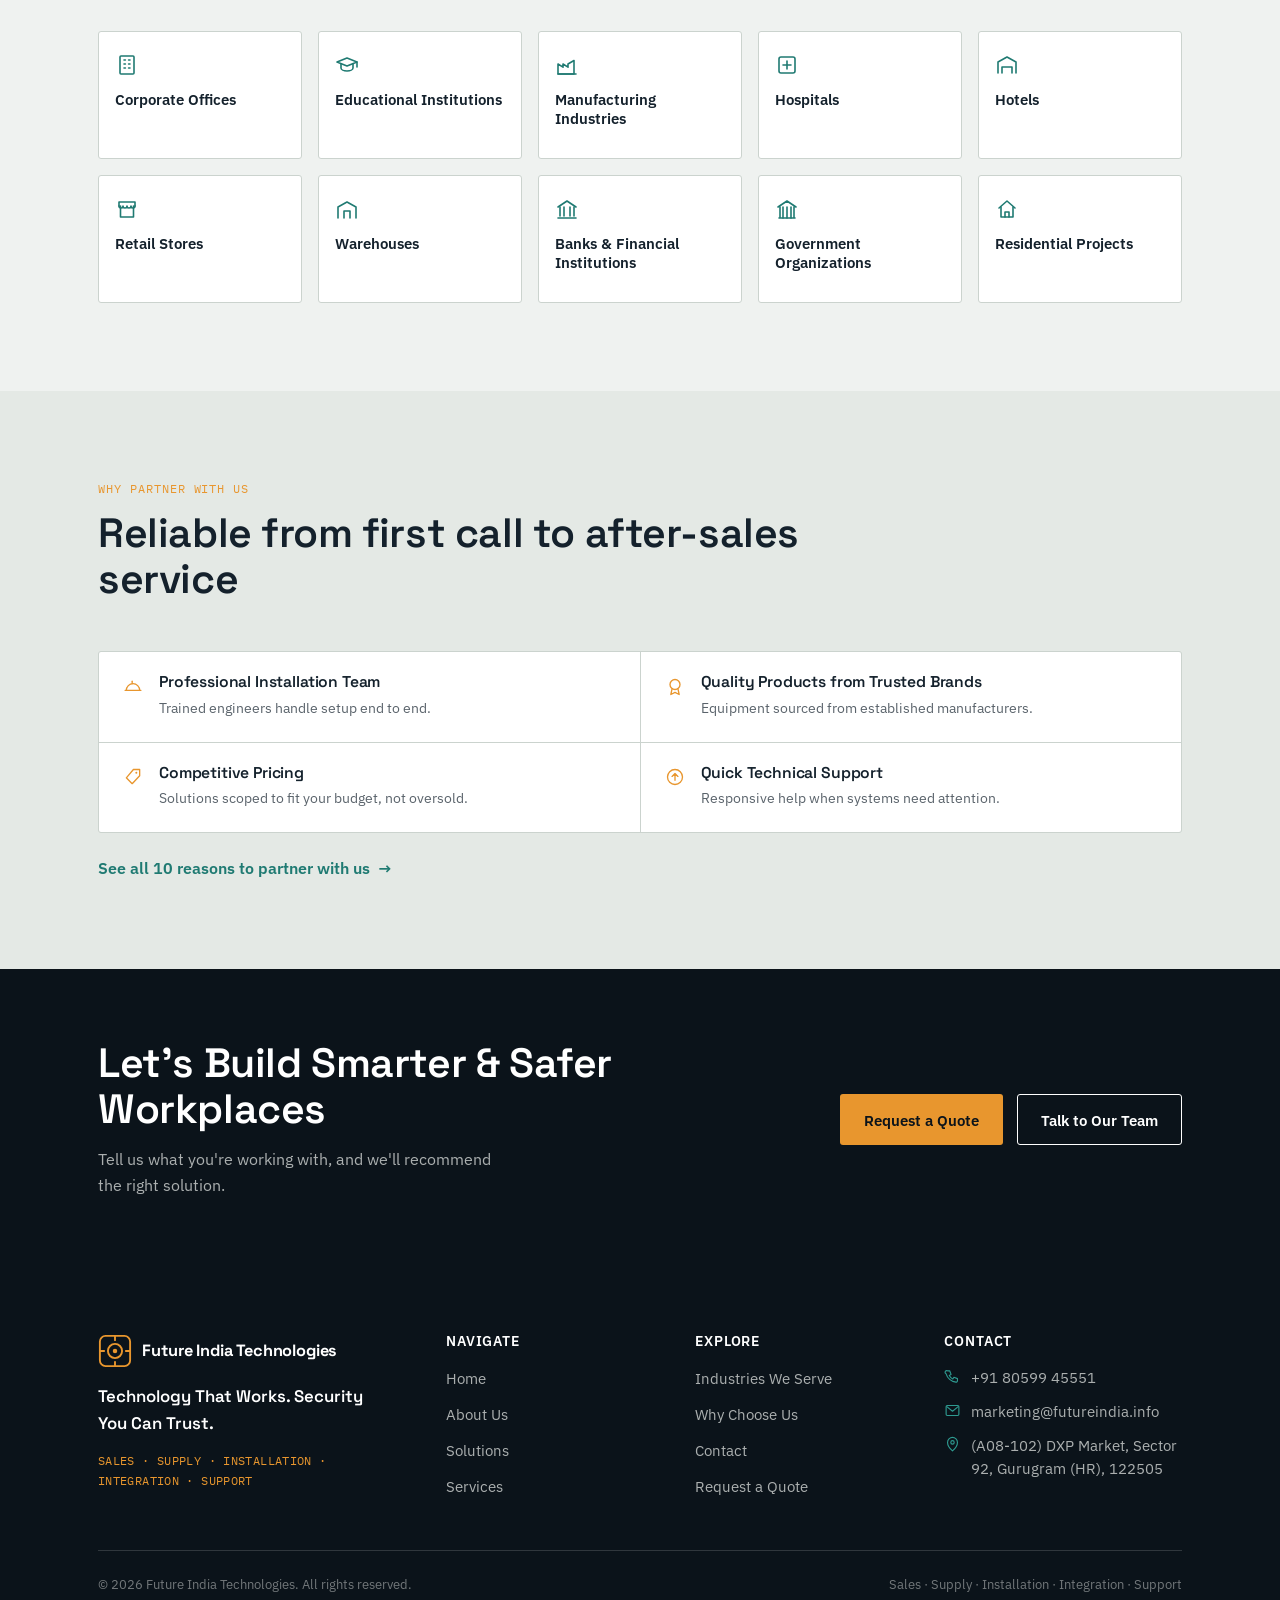
==== commit fc6de955: "Update index.html" ====
--- a/index.html
+++ b/index.html
@@ -312,7 +312,7 @@
         <h4>Contact</h4>
         <ul class="footer-contact">
           <li><svg viewBox="0 0 24 24" fill="none" stroke="currentColor" stroke-width="1.6" stroke-linecap="round" stroke-linejoin="round"><path d="M5 4h3l2 5-2.5 1.6a11.5 11.5 0 0 0 5 5L14 13l5 2v3a2 2 0 0 1-2.2 2C10 19.4 4.6 14 3 8.2A2 2 0 0 1 5 4Z"/></svg><a href="tel:+918059945551">+91 80599 45551</a></li>
-          <li><svg viewBox="0 0 24 24" fill="none" stroke="currentColor" stroke-width="1.6" stroke-linecap="round" stroke-linejoin="round"><rect x="3" y="5" width="18" height="14" rx="1.6"/><path d="M4 6.5 12 13l8-6.5"/></svg><a href="mailto:seith@futureindia.info">seith@futureindia.info</a></li>
+          <li><svg viewBox="0 0 24 24" fill="none" stroke="currentColor" stroke-width="1.6" stroke-linecap="round" stroke-linejoin="round"><rect x="3" y="5" width="18" height="14" rx="1.6"/><path d="M4 6.5 12 13l8-6.5"/></svg><a href="mailto:marketing@futureindia.info">marketing@futureindia.info</a></li>
           <li><svg viewBox="0 0 24 24" fill="none" stroke="currentColor" stroke-width="1.6" stroke-linecap="round" stroke-linejoin="round"><path d="M12 21s7-6.3 7-12a7 7 0 0 0-14 0c0 5.7 7 12 7 12Z"/><circle cx="12" cy="9" r="2.4"/></svg><span>(A08-102) DXP Market, Sector 92, Gurugram (HR), 122505</span></li>
         </ul>
       </div>
--- a/css/style.css
+++ b/css/style.css
@@ -357,6 +357,7 @@
 .form-status{ margin-top: 1.1rem; padding: .9rem 1.05rem; border-radius: var(--radius); font-size:.9rem; display:none; }
 .form-status.is-visible{ display:block; }
 .form-status.is-success{ background: rgba(31,122,114,.1); color: var(--teal); border: 1px solid rgba(31,122,114,.3); }
+.form-status.is-error{ background: rgba(196,60,50,.08); color: #C43C32; border: 1px solid rgba(196,60,50,.3); }
 
 /* ---------- Requirement checklist (Solutions page notes) ---------- */
 .tag-row{ display:flex; flex-wrap:wrap; gap: .5rem; margin-top: .9rem; }
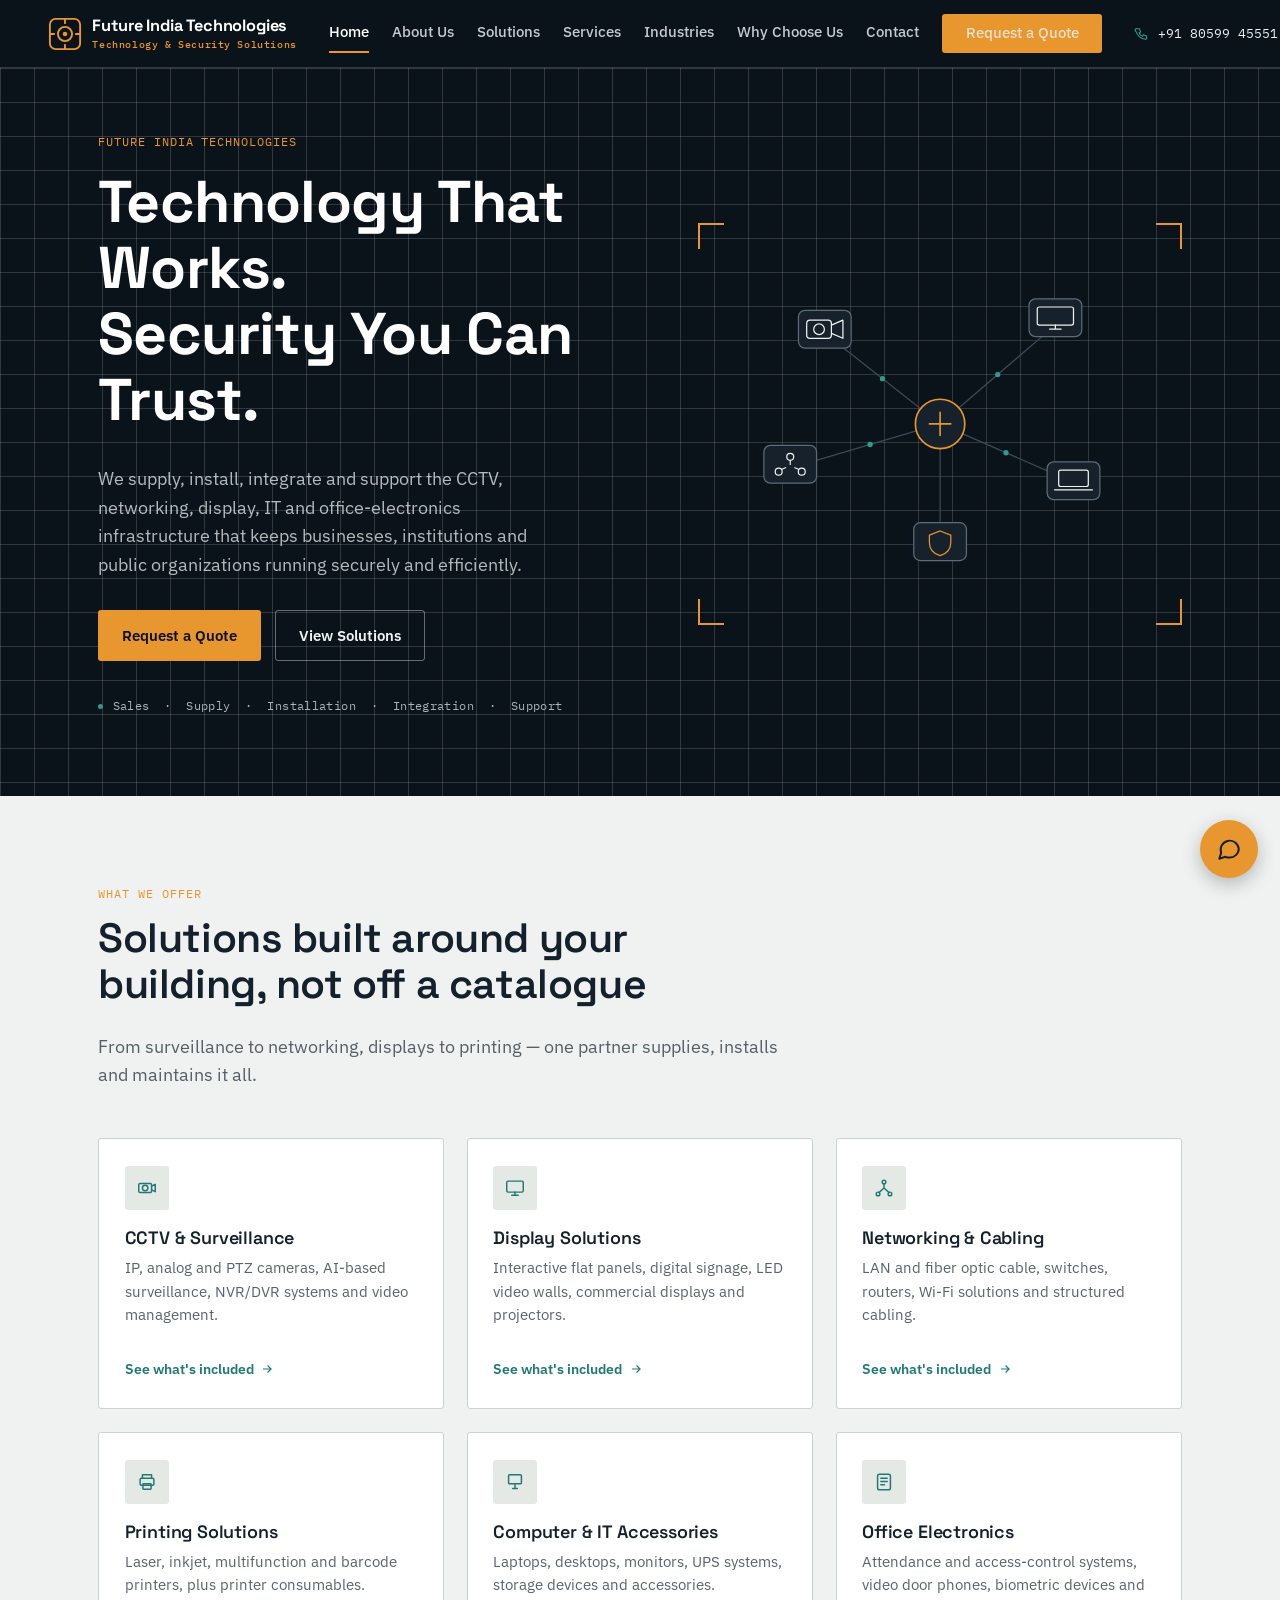
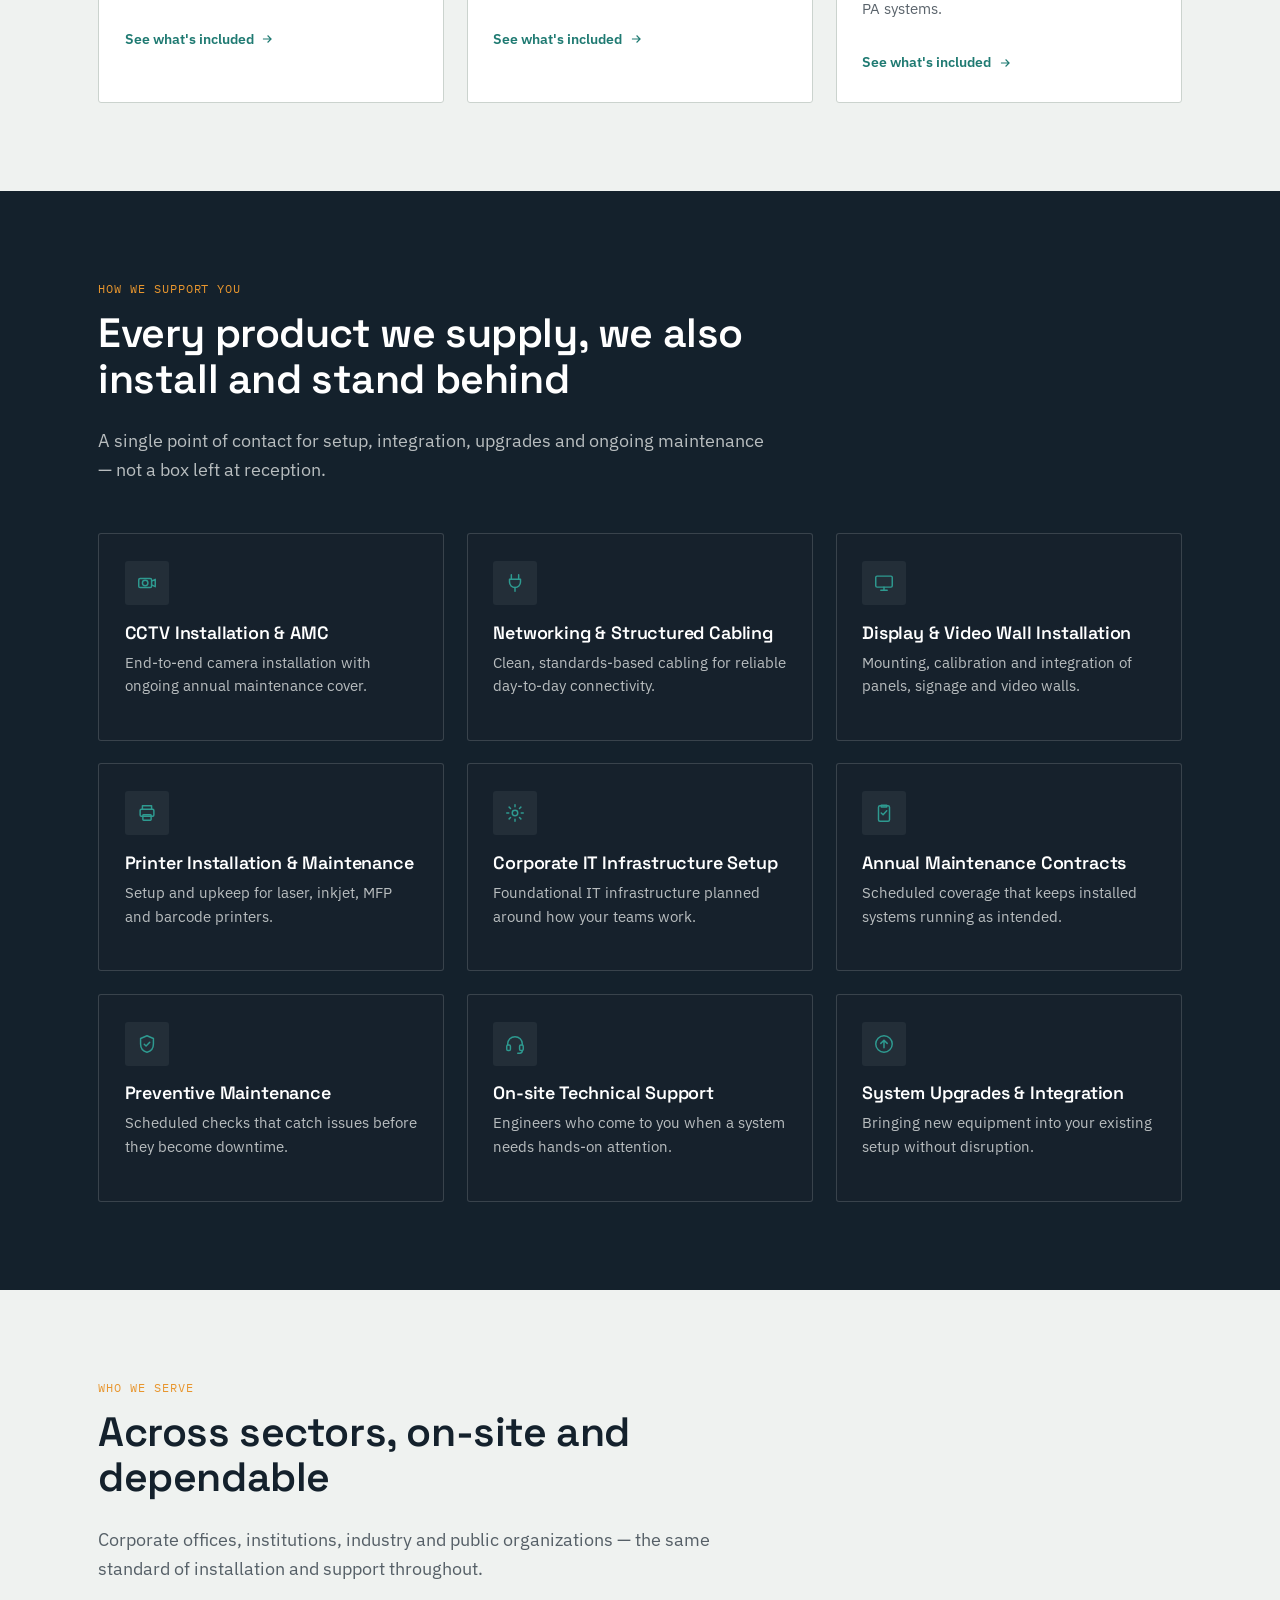
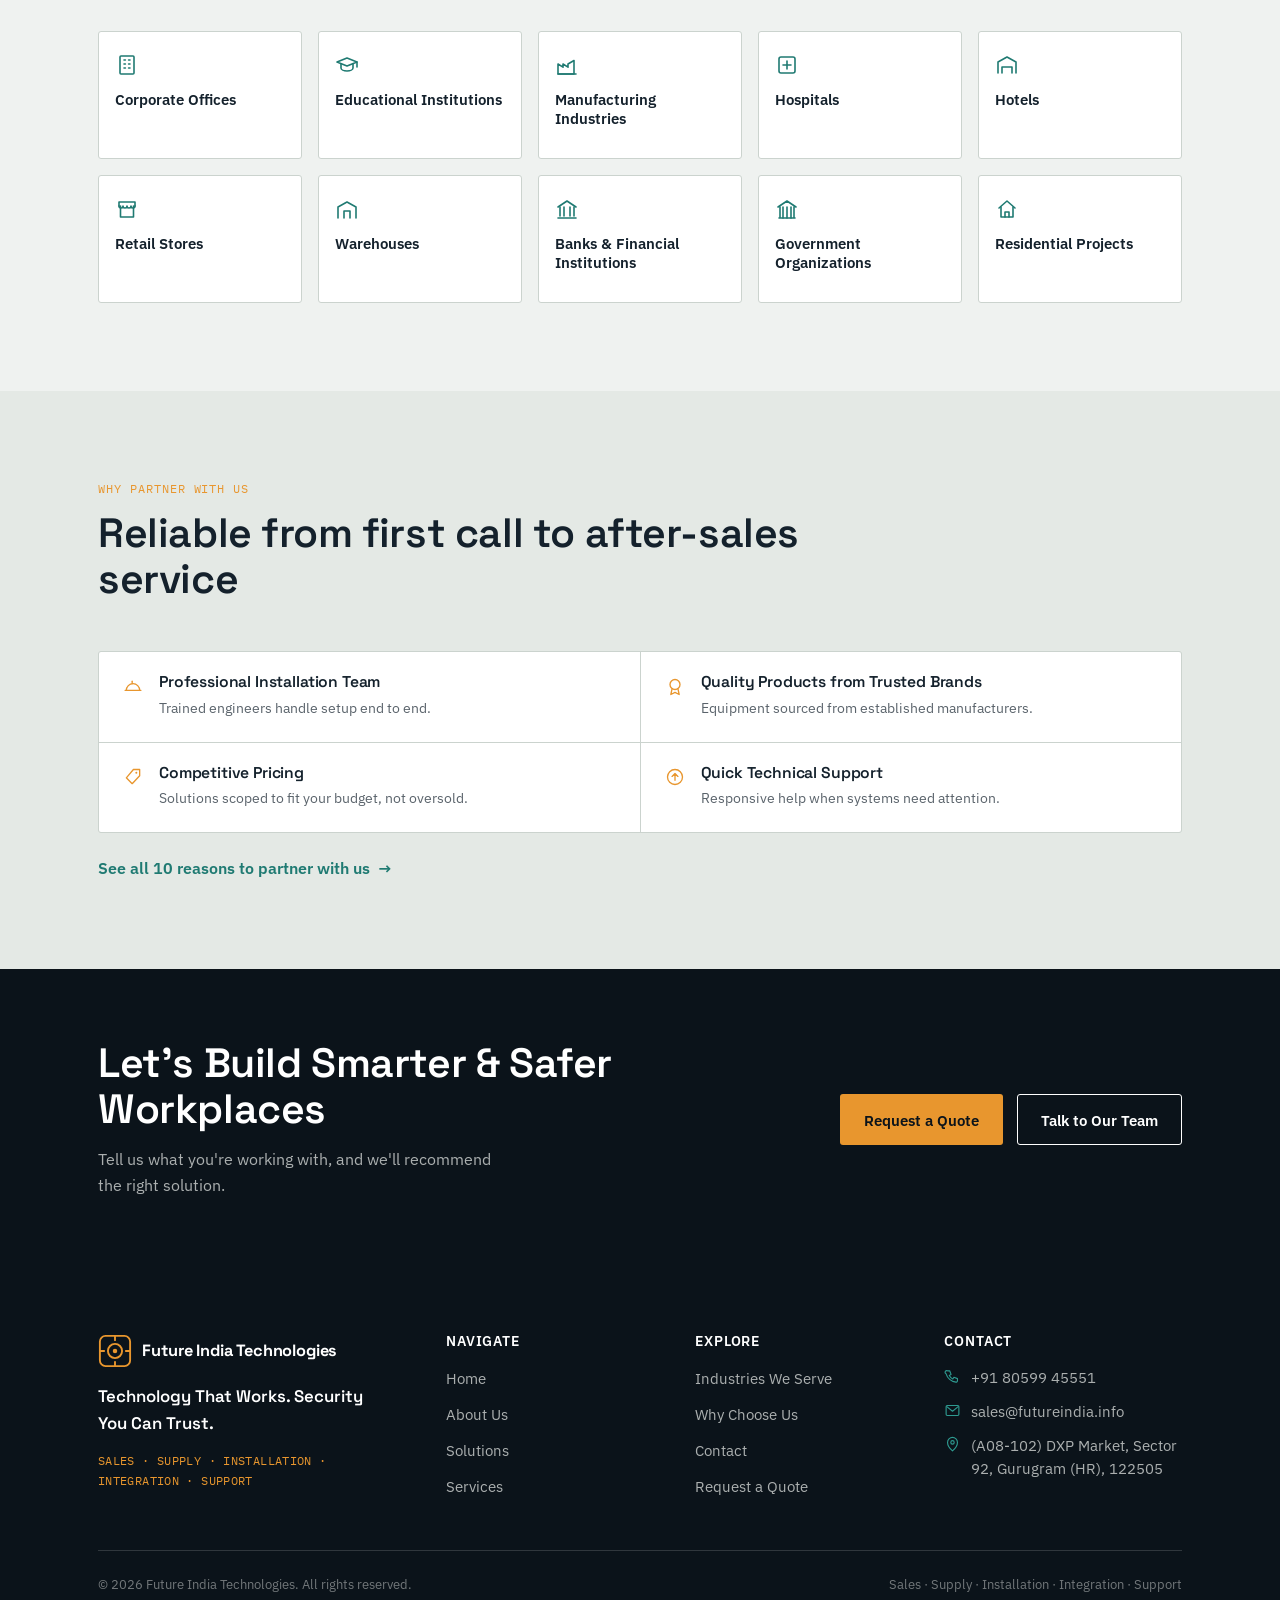
==== commit e95d801f: "Update index.html" ====
--- a/index.html
+++ b/index.html
@@ -3,7 +3,7 @@
 <head>
 <meta charset="UTF-8">
 <meta name="viewport" content="width=device-width, initial-scale=1.0">
-<title>Future India Technologies | Technology That Works. Security You Can Trust.</title>
+<title>Future India Technologies | CCTV services provider in Gurgaon.</title>
 <meta name="description" content="Future India Technologies supplies, installs, integrates and supports CCTV, networking, display, printing, IT and office-electronics infrastructure for businesses, institutions and government organizations.">
 <link rel="icon" href="assets/graphics/favicon.svg" type="image/svg+xml">
 <link rel="stylesheet" href="css/style.css">
@@ -312,7 +312,7 @@
         <h4>Contact</h4>
         <ul class="footer-contact">
           <li><svg viewBox="0 0 24 24" fill="none" stroke="currentColor" stroke-width="1.6" stroke-linecap="round" stroke-linejoin="round"><path d="M5 4h3l2 5-2.5 1.6a11.5 11.5 0 0 0 5 5L14 13l5 2v3a2 2 0 0 1-2.2 2C10 19.4 4.6 14 3 8.2A2 2 0 0 1 5 4Z"/></svg><a href="tel:+918059945551">+91 80599 45551</a></li>
-          <li><svg viewBox="0 0 24 24" fill="none" stroke="currentColor" stroke-width="1.6" stroke-linecap="round" stroke-linejoin="round"><rect x="3" y="5" width="18" height="14" rx="1.6"/><path d="M4 6.5 12 13l8-6.5"/></svg><a href="mailto:marketing@futureindia.info">marketing@futureindia.info</a></li>
+          <li><svg viewBox="0 0 24 24" fill="none" stroke="currentColor" stroke-width="1.6" stroke-linecap="round" stroke-linejoin="round"><rect x="3" y="5" width="18" height="14" rx="1.6"/><path d="M4 6.5 12 13l8-6.5"/></svg><a href="mailto:sales@futureindia.info">sales@futureindia.info</a></li>
           <li><svg viewBox="0 0 24 24" fill="none" stroke="currentColor" stroke-width="1.6" stroke-linecap="round" stroke-linejoin="round"><path d="M12 21s7-6.3 7-12a7 7 0 0 0-14 0c0 5.7 7 12 7 12Z"/><circle cx="12" cy="9" r="2.4"/></svg><span>(A08-102) DXP Market, Sector 92, Gurugram (HR), 122505</span></li>
         </ul>
       </div>
--- a/css/style.css
+++ b/css/style.css
@@ -358,6 +358,25 @@
 .form-status.is-visible{ display:block; }
 .form-status.is-success{ background: rgba(31,122,114,.1); color: var(--teal); border: 1px solid rgba(31,122,114,.3); }
 .form-status.is-error{ background: rgba(196,60,50,.08); color: #C43C32; border: 1px solid rgba(196,60,50,.3); }
+.req-selected{
+  display:flex; flex-wrap:wrap; align-items:center; gap:.5rem;
+  min-height: 2.6rem; padding: .5rem .6rem;
+  border: 1.5px solid var(--line); border-radius: var(--radius);
+  background: var(--paper); margin-bottom: .6rem;
+}
+.req-placeholder{ font-size:.85rem; color: var(--steel); }
+.req-placeholder.is-hidden{ display:none; }
+.req-chip{
+  display:inline-flex; align-items:center; gap:.4rem;
+  background: rgba(31,122,114,.1); color: var(--teal);
+  border: 1px solid rgba(31,122,114,.3); border-radius: 999px;
+  padding: .3em .4em .3em .75em; font-size:.82rem;
+}
+.req-chip-remove{
+  background:none; border:none; color: var(--teal); cursor:pointer;
+  font-size:1rem; line-height:1; padding: 0 .2em; border-radius:50%;
+}
+.req-chip-remove:hover{ background: rgba(31,122,114,.18); }
 
 /* ---------- Requirement checklist (Solutions page notes) ---------- */
 .tag-row{ display:flex; flex-wrap:wrap; gap: .5rem; margin-top: .9rem; }
